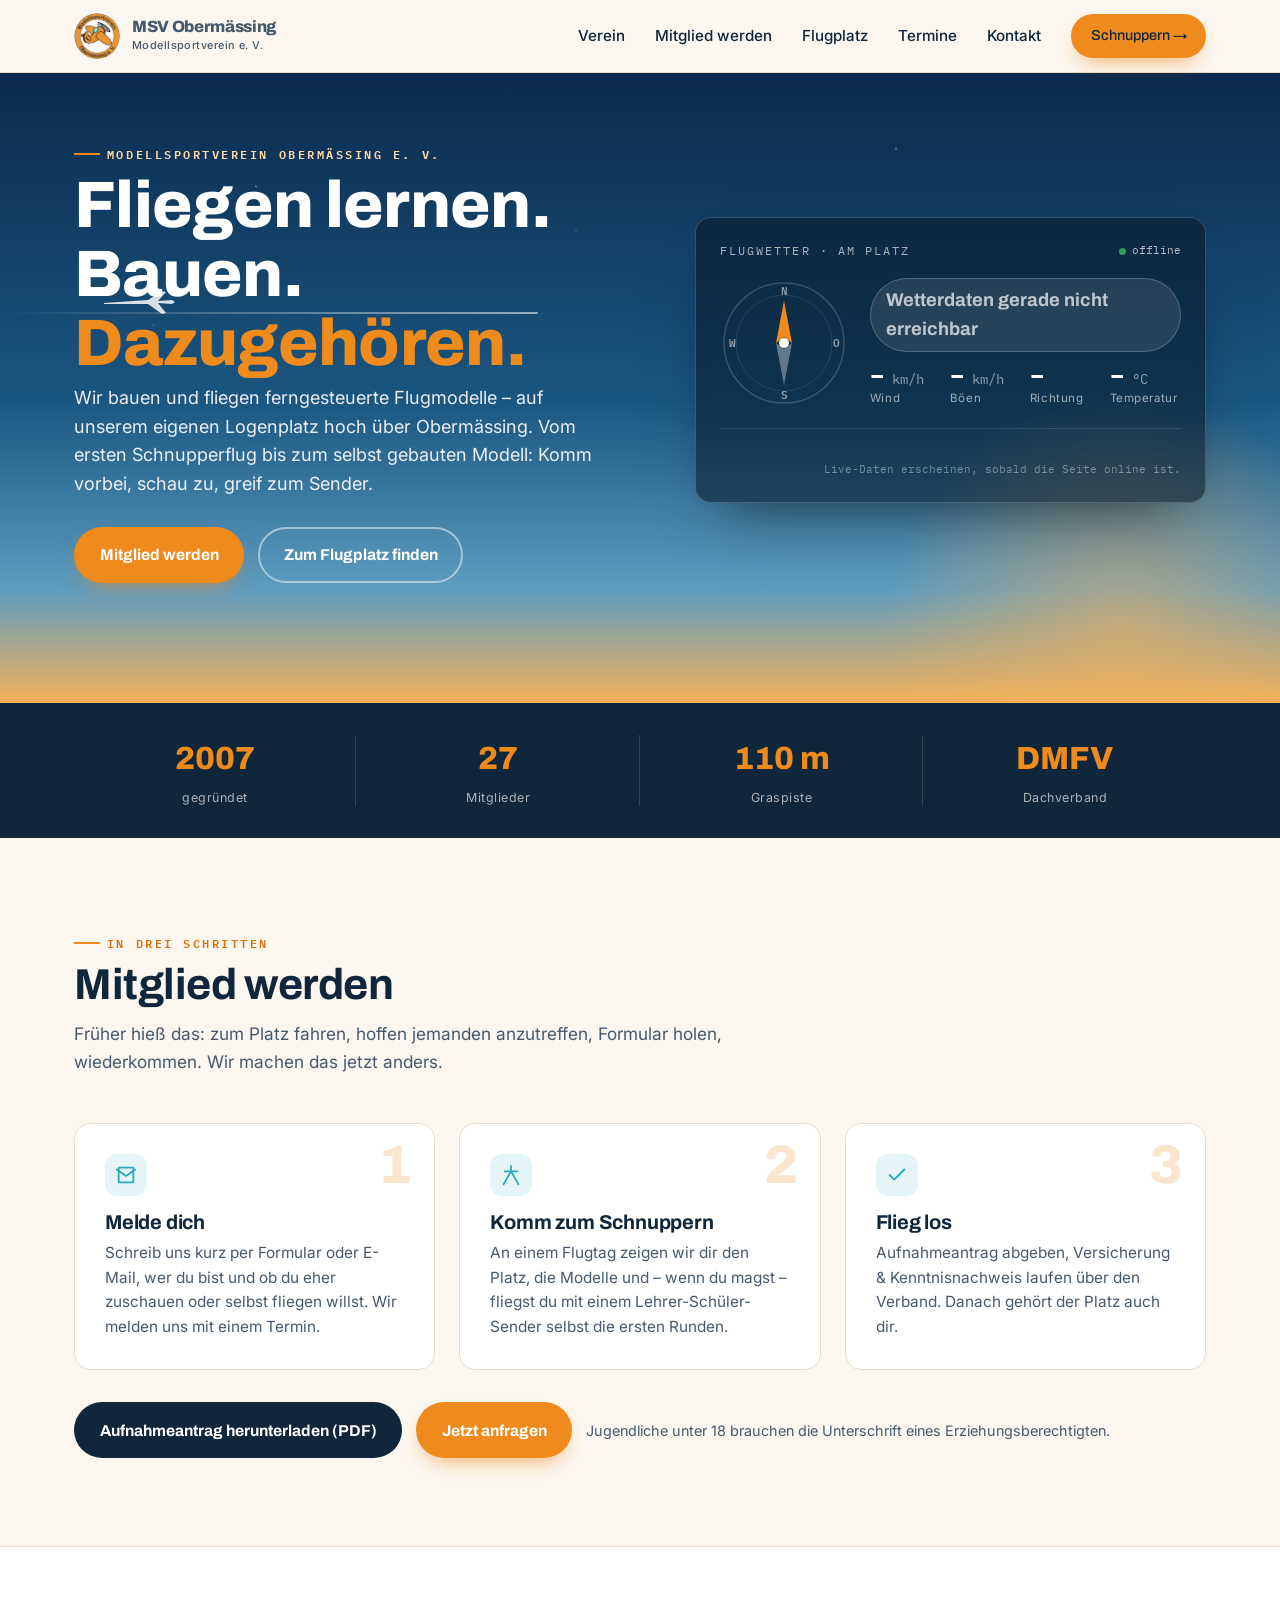
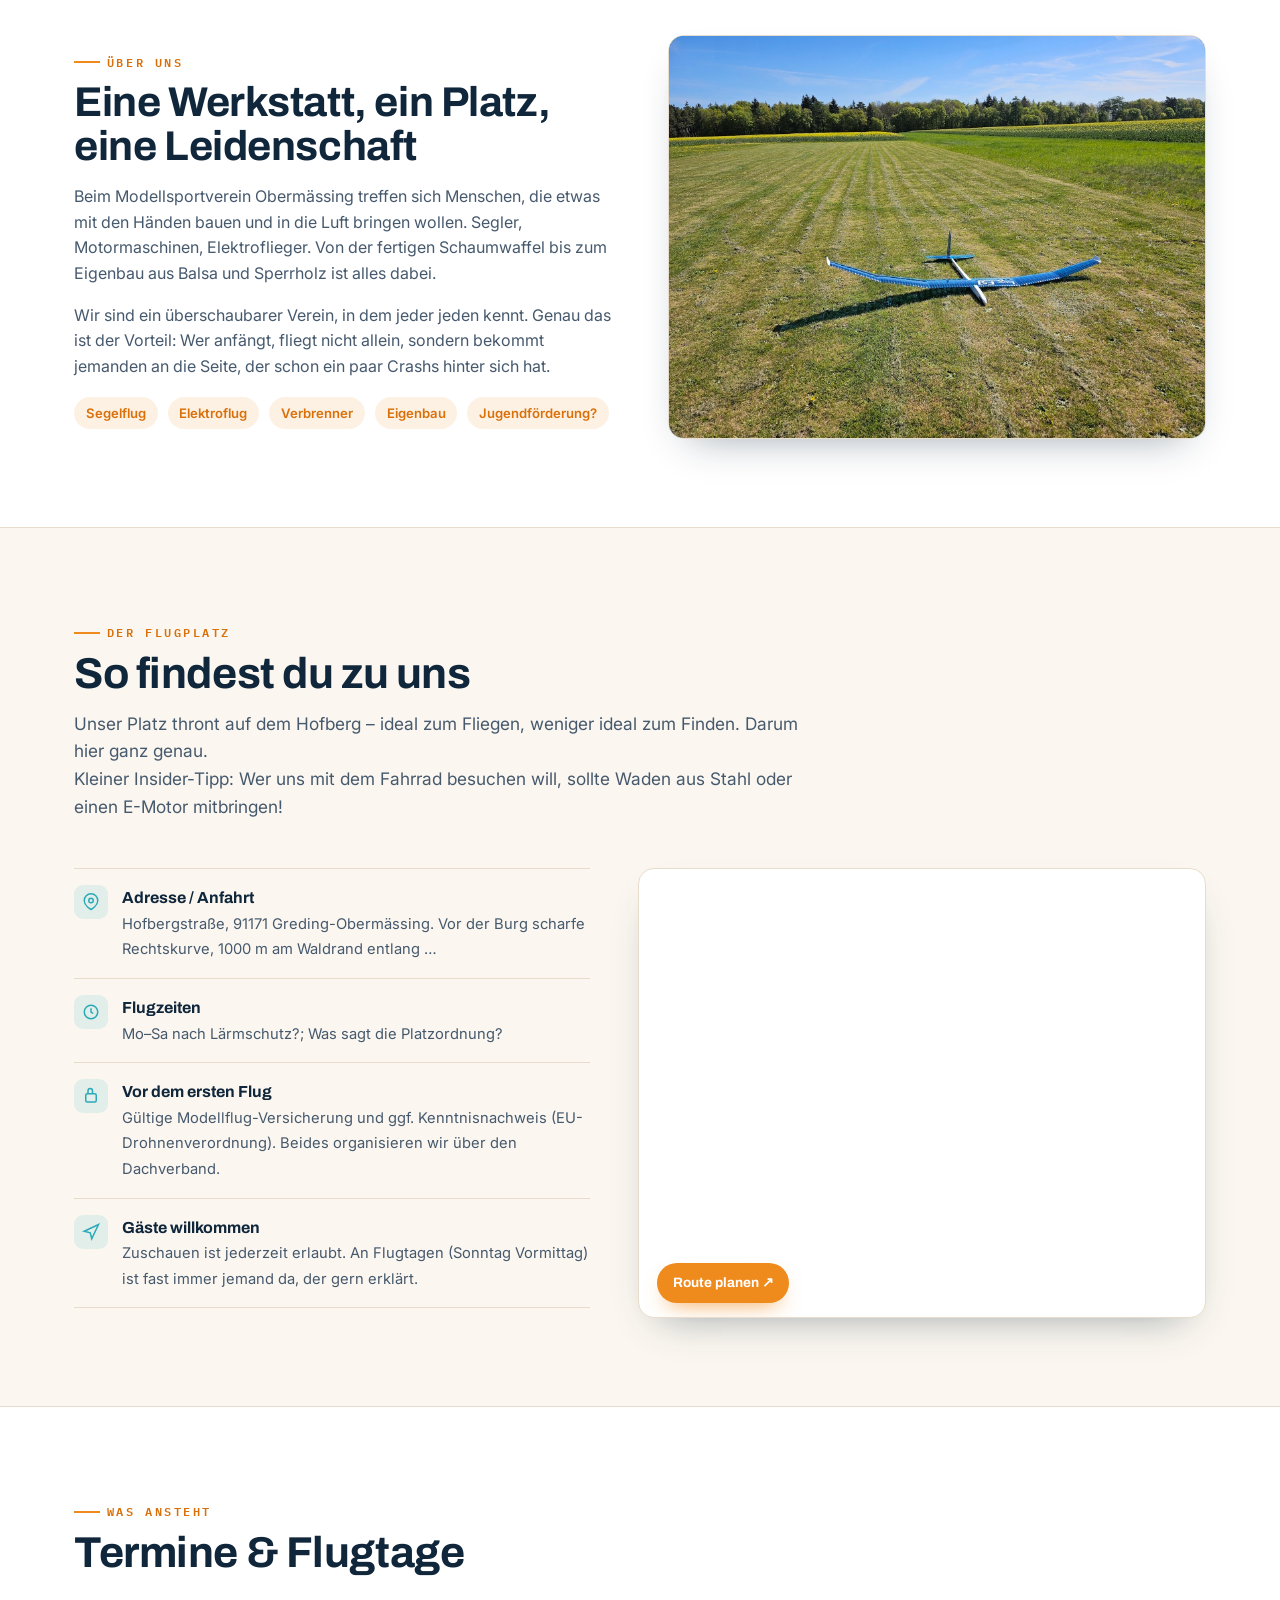
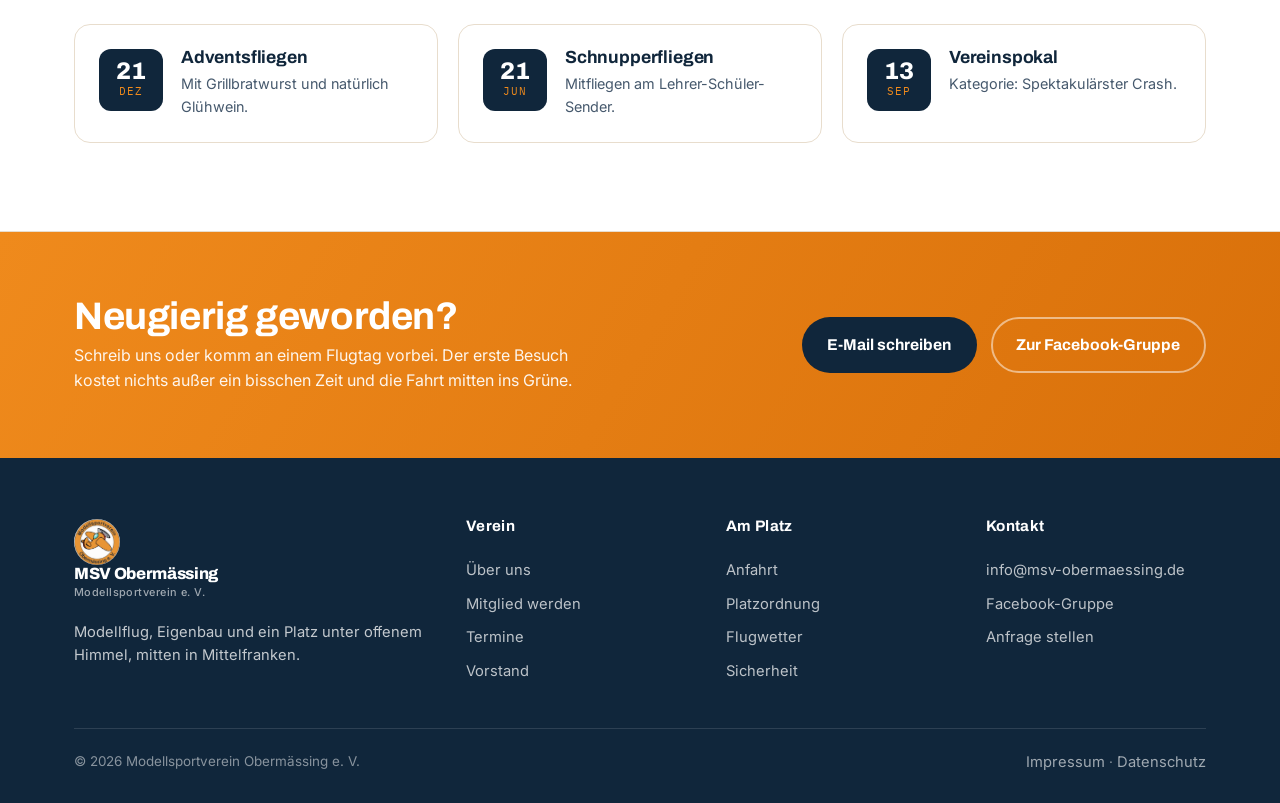
==== index.html @ 45c5dca4 "Add files via upload" ====
<!DOCTYPE html>
<html lang="de">
<head>
<!-- Schützt vor Suchmaschinen -->
<meta name="robots" content="noindex, nofollow">
<!-- -->
<meta charset="UTF-8">
<meta name="viewport" content="width=device-width, initial-scale=1.0">
<title>Modellsportverein Obermässing e. V. – Modellflug zum Anfassen</title>
<meta name="description" content="Der Modellsportverein Obermässing e. V. ist die Heimat für alle, die ferngesteuerte Flugmodelle bauen und fliegen. Eigener Flugplatz, Schnupperfliegen, Mitglied werden leicht gemacht.">

<!-- =================================================================
     SCHRIFTEN
     Display: Archivo (sportlich-technisch) · Text: Inter · Daten: IBM Plex Mono
     ================================================================= -->
<link rel="preconnect" href="https://fonts.googleapis.com">
<link rel="preconnect" href="https://fonts.gstatic.com" crossorigin>
<link href="https://fonts.googleapis.com/css2?family=Archivo:wght@500;600;700;800&family=Inter:wght@400;500;600&family=IBM+Plex+Mono:wght@400;500;600&display=swap" rel="stylesheet">

<style>
/* =================================================================
   FARBEN & TOKENS  (alle aus dem Vereinslogo abgeleitet)
   ================================================================= */
:root{
  --sky-top:#0c2a4d;      /* tiefes Abendblau, oben */
  --sky-mid:#1a5680;
  --sky-low:#5e9cc0;      /* heller Himmel am Horizont */
  --horizon:#f4b15a;      /* warmer Horizontschein */
  --orange:#ef8a1c;       /* Logo-Orange */
  --orange-deep:#d9700a;
  --teal:#2ba9b8;         /* Kanzel-Türkis aus dem Logo */
  --ink:#10263b;          /* fast-Marineblau, Fließtext */
  --ink-soft:#46596d;
  --paper:#fbf7f0;        /* warmes Weiß, Hintergrund */
  --cloud:#ffffff;
  --line:#e8ddcd;         /* Haarlinie */
  --good:#2f9e54;
  --warn:#e0982a;
  --bad:#d6483b;

  --maxw:1180px;
  --r:16px;               /* Eckenradius */
  --shadow:0 18px 40px -22px rgba(16,38,59,.45);
}

*{box-sizing:border-box;margin:0;padding:0}
html{scroll-behavior:smooth}
body{
  font-family:"Inter",system-ui,sans-serif;
  color:var(--ink);
  background:var(--paper);
  line-height:1.6;
  -webkit-font-smoothing:antialiased;
}
h1,h2,h3,.display{font-family:"Archivo",sans-serif;line-height:1.05;letter-spacing:-.01em}
a{color:inherit}
img{max-width:100%;display:block}
.mono{font-family:"IBM Plex Mono",monospace}

.wrap{max-width:var(--maxw);margin-inline:auto;padding-inline:24px}

/* Eyebrow / kleine Label-Zeile über Überschriften */
.eyebrow{
  font-family:"IBM Plex Mono",monospace;
  font-size:.72rem;letter-spacing:.22em;text-transform:uppercase;
  color:var(--orange-deep);font-weight:600;
  display:inline-flex;align-items:center;gap:.6em;
}
.eyebrow::before{content:"";width:26px;height:2px;background:var(--orange);display:inline-block}

/* Buttons */
.btn{
  display:inline-flex;align-items:center;gap:.5em;
  font-family:"Archivo",sans-serif;font-weight:700;font-size:.98rem;
  padding:.85em 1.5em;border-radius:999px;text-decoration:none;
  border:2px solid transparent;cursor:pointer;transition:transform .15s ease, box-shadow .15s ease, background .15s ease;
}
.btn-primary{background:var(--orange);color:#fff;box-shadow:0 10px 22px -10px rgba(239,138,28,.8)}
.btn-primary:hover{background:var(--orange-deep);transform:translateY(-2px)}
.btn-ghost{background:transparent;color:#fff;border-color:rgba(255,255,255,.5)}
.btn-ghost:hover{border-color:#fff;background:rgba(255,255,255,.1)}
.btn-dark{background:var(--ink);color:#fff}
.btn-dark:hover{background:#0a1a29;transform:translateY(-2px)}

/* =================================================================
   KOPFZEILE / NAVIGATION
   ================================================================= */
.site-header{
  position:sticky;top:0;z-index:50;
  background:var(--paper);            /* solide, kein Blur -> keine Kompositions-Artefakte */
  border-bottom:1px solid var(--line);
}
.nav{display:flex;align-items:center;justify-content:space-between;height:72px}
.brand{display:flex;align-items:center;gap:12px;text-decoration:none}
.brand img{width:46px;height:46px;border-radius:50%;object-fit:cover}
.brand .fallback-logo{
  width:46px;height:46px;border-radius:50%;background:var(--orange);
  display:grid;place-items:center;color:#fff;font-family:"Archivo";font-weight:800;font-size:1.1rem;
}
.brand b{font-family:"Archivo";font-weight:800;font-size:1.02rem;letter-spacing:-.02em;line-height:1.05}
.brand span{display:block;font-size:.68rem;color:var(--ink-soft);font-weight:500;letter-spacing:.04em}
.nav-links{display:flex;align-items:center;gap:30px;list-style:none}
.nav-links a{text-decoration:none;font-weight:500;font-size:.95rem;color:var(--ink);transition:color .15s}
.nav-links a:hover{color:var(--orange-deep)}
.nav .btn{padding:.6em 1.2em;font-size:.9rem}
.nav-toggle{display:none;background:none;border:0;cursor:pointer;padding:8px}
.nav-toggle span{display:block;width:24px;height:2px;background:var(--ink);margin:5px 0;transition:.2s}

/* =================================================================
   HERO – der Himmel
   ================================================================= */
.hero{
  position:relative;overflow:hidden;
  background:linear-gradient(180deg,var(--sky-top) 0%,var(--sky-mid) 52%,var(--sky-low) 82%,var(--horizon) 100%);
  color:#fff;
  padding-top:64px;padding-bottom:120px;
}
/* Sonne / warmer Schein unten rechts */
.hero::before{
  content:"";position:absolute;right:-8%;bottom:-30%;width:520px;height:520px;
  background:radial-gradient(circle,rgba(244,177,90,.55),rgba(244,177,90,0) 65%);
  pointer-events:none;
}
/* feine Sterne oben */
.hero::after{
  content:"";position:absolute;inset:0;pointer-events:none;opacity:.5;
  background-image:radial-gradient(1.5px 1.5px at 20% 18%,#fff,transparent),
                   radial-gradient(1.5px 1.5px at 70% 12%,#fff,transparent),
                   radial-gradient(1px 1px at 45% 25%,#fff,transparent),
                   radial-gradient(1px 1px at 88% 30%,#fff,transparent),
                   radial-gradient(1px 1px at 12% 40%,#fff,transparent);
}
.hero .wrap{position:relative;z-index:2;display:grid;grid-template-columns:1.05fr .95fr;gap:56px;align-items:center}

.hero-copy h1{font-size:clamp(2.5rem,5.2vw,4.1rem);font-weight:800;margin:.5rem 0 .3rem}
.hero-copy h1 .accent{color:var(--orange);}
.hero-copy .lead{font-size:1.13rem;color:rgba(255,255,255,.9);max-width:30em;margin-bottom:1.8rem}
.hero-cta{display:flex;gap:14px;flex-wrap:wrap}
.hero .eyebrow{color:#ffd9a8}
.hero .eyebrow::before{background:var(--orange)}

/* kleine Flieger-Silhouette mit Kondensstreifen */
.plane{position:absolute;left:8%;top:34%;z-index:1;opacity:.9}
.contrail{position:absolute;left:0;top:38%;height:2px;width:42%;z-index:0;
  background:linear-gradient(90deg,transparent,rgba(255,255,255,.55));border-radius:2px}

/* =================================================================
   SIGNATURE: FLUGWETTER-COCKPIT
   ================================================================= */
.cockpit{
  background:rgba(8,22,38,.55);
  border:1px solid rgba(255,255,255,.18);
  border-radius:var(--r);
  padding:24px;
  backdrop-filter:blur(8px);
  box-shadow:0 30px 60px -30px rgba(0,0,0,.6);
}
.cockpit-head{display:flex;align-items:center;justify-content:space-between;margin-bottom:18px}
.cockpit-head .ttl{font-family:"IBM Plex Mono";font-size:.72rem;letter-spacing:.18em;text-transform:uppercase;color:rgba(255,255,255,.65)}
.live-dot{display:inline-flex;align-items:center;gap:6px;font-family:"IBM Plex Mono";font-size:.7rem;color:rgba(255,255,255,.7)}
.live-dot i{width:7px;height:7px;border-radius:50%;background:var(--good);box-shadow:0 0 0 0 rgba(47,158,84,.6);animation:pulse 2s infinite}
@keyframes pulse{0%{box-shadow:0 0 0 0 rgba(47,158,84,.6)}70%{box-shadow:0 0 0 8px rgba(47,158,84,0)}100%{box-shadow:0 0 0 0 rgba(47,158,84,0)}}

.gauge{display:grid;grid-template-columns:128px 1fr;gap:22px;align-items:center}
/* Windrose */
.compass{position:relative;width:128px;height:128px}
.compass svg{width:100%;height:100%}
.needle{transform-origin:64px 64px;transition:transform 1.1s cubic-bezier(.2,.8,.2,1)}
.compass .lbl{fill:rgba(255,255,255,.55);font-family:"IBM Plex Mono";font-size:11px;font-weight:600}

.readout .verdict{
  display:inline-flex;align-items:center;gap:.5em;font-family:"Archivo";font-weight:700;font-size:1.15rem;
  padding:.35em .8em;border-radius:999px;margin-bottom:.6rem;
}
.readout .verdict.good{background:rgba(47,158,84,.18);color:#7fe3a3;border:1px solid rgba(47,158,84,.5)}
.readout .verdict.warn{background:rgba(224,152,42,.18);color:#ffce85;border:1px solid rgba(224,152,42,.5)}
.readout .verdict.bad{background:rgba(214,72,59,.18);color:#ff9b91;border:1px solid rgba(214,72,59,.5)}
.readout .verdict.idle{background:rgba(255,255,255,.1);color:rgba(255,255,255,.7);border:1px solid rgba(255,255,255,.2)}

.metrics{display:flex;gap:26px;flex-wrap:wrap}
.metric .v{font-family:"IBM Plex Mono";font-weight:600;font-size:1.5rem;color:#fff;line-height:1}
.metric .v small{font-size:.85rem;color:rgba(255,255,255,.55);font-weight:400}
.metric .k{font-size:.72rem;color:rgba(255,255,255,.6);letter-spacing:.05em;margin-top:3px}

/* Mini-Vorschau nächste Stunden */
.hours{display:flex;gap:10px;margin-top:20px;padding-top:18px;border-top:1px solid rgba(255,255,255,.12)}
.hours .h{flex:1;text-align:center}
.hours .h .bar{height:46px;display:flex;align-items:flex-end;justify-content:center;margin-bottom:6px}
.hours .h .bar i{width:8px;background:linear-gradient(180deg,var(--teal),#1a7a86);border-radius:4px;display:block;transition:height .6s ease}
.hours .h .t{font-family:"IBM Plex Mono";font-size:.66rem;color:rgba(255,255,255,.6)}
.hours .h .s{font-family:"IBM Plex Mono";font-size:.72rem;color:#fff;font-weight:600}
.cockpit-foot{font-family:"IBM Plex Mono";font-size:.66rem;color:rgba(255,255,255,.4);margin-top:14px;text-align:right}

/* =================================================================
   INSTRUMENTEN-STREIFEN (Eckdaten)
   ================================================================= */
.strip{background:var(--ink);color:#fff}
.strip .wrap{display:grid;grid-template-columns:repeat(4,1fr);gap:1px;padding-block:0}
.strip .cell{padding:30px 8px;text-align:center;position:relative}
.strip .cell:not(:last-child)::after{content:"";position:absolute;right:0;top:24%;height:52%;width:1px;background:rgba(255,255,255,.14)}
.strip .v{font-family:"Archivo";font-weight:800;font-size:2rem;color:var(--orange)}
.strip .k{font-size:.78rem;color:rgba(255,255,255,.65);letter-spacing:.04em;margin-top:4px}

/* =================================================================
   ABSCHNITTE allgemein
   ================================================================= */
.section{padding-block:88px}
.section-head{max-width:46em;margin-bottom:48px}
.section-head h2{font-size:clamp(1.9rem,3.6vw,2.7rem);font-weight:700;margin:.6rem 0 .8rem}
.section-head p{color:var(--ink-soft);font-size:1.08rem}

/* MITGLIED WERDEN – 3 Schritte (echte Reihenfolge → Nummern sind gerechtfertigt) */
.steps{display:grid;grid-template-columns:repeat(3,1fr);gap:24px}
.step{background:var(--cloud);border:1px solid var(--line);border-radius:var(--r);padding:30px;position:relative;overflow:hidden}
.step .num{font-family:"Archivo";font-weight:800;font-size:3.4rem;color:var(--orange);opacity:.22;line-height:1;position:absolute;top:14px;right:22px}
.step h3{font-size:1.25rem;margin:0 0 .5rem;position:relative}
.step p{color:var(--ink-soft);font-size:.96rem;position:relative}
.step .icon{width:42px;height:42px;border-radius:12px;background:rgba(43,169,184,.12);display:grid;place-items:center;margin-bottom:16px;color:var(--teal)}
.steps-cta{margin-top:32px;display:flex;gap:14px;flex-wrap:wrap;align-items:center}
.steps-note{color:var(--ink-soft);font-size:.9rem}

/* ÜBER UNS */
.about{display:grid;grid-template-columns:1fr 1fr;gap:56px;align-items:center}
.about .photo{aspect-ratio:4/3;border-radius:var(--r);background:
   linear-gradient(135deg,var(--sky-mid),var(--sky-low));
   display:grid;place-items:center;color:rgba(255,255,255,.85);text-align:center;
   border:1px solid var(--line);overflow:hidden;box-shadow:var(--shadow)}
.about .photo .ph{font-family:"IBM Plex Mono";font-size:.8rem;letter-spacing:.1em;padding:20px}
.about h2{font-size:clamp(1.9rem,3.6vw,2.6rem);margin:.6rem 0 1rem}
.about p{color:var(--ink-soft);margin-bottom:1rem}
.tags{display:flex;gap:10px;flex-wrap:wrap;margin-top:18px}
.tag{font-size:.82rem;font-weight:600;padding:.4em .9em;border-radius:999px;background:rgba(239,138,28,.12);color:var(--orange-deep)}

/* FLUGPLATZ + KARTE */
.field{display:grid;grid-template-columns:1fr 1.1fr;gap:48px;align-items:start}
.field-info .rule{display:flex;gap:14px;padding:16px 0;border-bottom:1px solid var(--line)}
.field-info .rule:first-of-type{border-top:1px solid var(--line)}
.field-info .rule .ic{flex:0 0 auto;width:34px;height:34px;border-radius:9px;background:rgba(43,169,184,.12);display:grid;place-items:center;color:var(--teal)}
.field-info .rule b{display:block;font-family:"Archivo";font-size:1rem}
.field-info .rule span{font-size:.92rem;color:var(--ink-soft)}
.map-card{border-radius:var(--r);overflow:hidden;border:1px solid var(--line);box-shadow:var(--shadow);background:var(--cloud)}
.map-card iframe{width:100%;height:380px;border:0;display:block}
.map-card .map-foot{padding:14px 18px;display:flex;justify-content:space-between;align-items:center;gap:12px;flex-wrap:wrap}
.map-card .map-foot span{font-size:.86rem;color:var(--ink-soft)}

/* TERMINE */
.events{display:grid;grid-template-columns:repeat(3,1fr);gap:20px}
.event{background:var(--cloud);border:1px solid var(--line);border-radius:var(--r);padding:24px;display:flex;gap:18px;align-items:flex-start}
.event .date{flex:0 0 auto;text-align:center;background:var(--ink);color:#fff;border-radius:12px;padding:10px 14px;min-width:64px}
.event .date .d{font-family:"Archivo";font-weight:800;font-size:1.5rem;line-height:1}
.event .date .m{font-family:"IBM Plex Mono";font-size:.7rem;letter-spacing:.1em;text-transform:uppercase;color:var(--orange)}
.event h3{font-size:1.1rem;margin-bottom:.3rem}
.event p{font-size:.9rem;color:var(--ink-soft)}

/* CTA-BAND */
.band{background:linear-gradient(120deg,var(--orange),var(--orange-deep));color:#fff}
.band .wrap{padding-block:64px;display:flex;align-items:center;justify-content:space-between;gap:32px;flex-wrap:wrap}
.band h2{font-size:clamp(1.7rem,3.4vw,2.4rem)}
.band p{color:rgba(255,255,255,.92);max-width:32em;margin-top:.4rem}

/* FUSSZEILE */
.footer{background:var(--ink);color:rgba(255,255,255,.75);padding-block:56px 28px}
.footer .grid{display:grid;grid-template-columns:1.6fr 1fr 1fr 1fr;gap:40px;margin-bottom:40px}
.footer h4{font-family:"Archivo";color:#fff;font-size:.95rem;margin-bottom:16px;letter-spacing:.02em}
.footer a{text-decoration:none;color:rgba(255,255,255,.72);font-size:.92rem;display:block;padding:5px 0;transition:color .15s}
.footer a:hover{color:var(--orange)}
.footer .foot-brand p{font-size:.92rem;margin-top:14px;max-width:26em}
.footer .foot-brand .brand b{color:#fff}
.footer .foot-brand .brand span{color:rgba(255,255,255,.6)}
.footer .legal{border-top:1px solid rgba(255,255,255,.12);padding-top:22px;display:flex;justify-content:space-between;gap:16px;flex-wrap:wrap;font-size:.84rem;color:rgba(255,255,255,.5)}
.footer .legal a{display:inline;color:rgba(255,255,255,.6)}

/* =================================================================
   SCROLL-REVEAL & RESPONSIVE
   ================================================================= */
.reveal{opacity:0;transform:translateY(22px);transition:opacity .7s ease, transform .7s ease}
.reveal.in{opacity:1;transform:none}

/* Deko-Flieger + Kondensstreifen nur dort zeigen, wo Platz ist,
   sonst überlappen sie bei schmalen/erzwungenen Desktop-Ansichten den Titel */
@media (max-width:1080px){
  .plane,.contrail{display:none}
}
@media (max-width:920px){
  .hero .wrap{grid-template-columns:1fr;gap:40px}
  .about,.field{grid-template-columns:1fr;gap:32px}
  .strip .wrap{grid-template-columns:repeat(2,1fr)}
  .strip .cell:nth-child(2)::after{display:none}
  .steps,.events{grid-template-columns:1fr}
  .footer .grid{grid-template-columns:1fr 1fr}
}
@media (max-width:680px){
  /* Kopfzeile auf dem Handy deckend -> kein Durchscheinen/Ghosting mehr */
  .nav-links{
    position:fixed;top:72px;left:0;right:0;
    background:var(--paper);
    flex-direction:column;gap:0;align-items:stretch;
    padding:8px 24px 24px;
    border-top:1px solid var(--line);
    max-height:calc(100dvh - 72px);overflow-y:auto;
    /* kein transform -> keine Kompositions-Ebene -> saubere Linien */
    opacity:0;visibility:hidden;pointer-events:none;
    transition:opacity .2s ease, visibility .2s ease}
  .nav-links.open{opacity:1;visibility:visible;pointer-events:auto}
  .nav-links a{padding:14px 0;border-bottom:1px solid var(--line)}
  .nav-links .btn{margin-top:12px;justify-content:center}
  .nav-toggle{display:block}
  .hero{padding-bottom:80px}
  .gauge{grid-template-columns:1fr;justify-items:center;text-align:center}
  .metrics{justify-content:center}
  .footer .grid{grid-template-columns:1fr}
}
@media (prefers-reduced-motion:reduce){
  *{animation:none!important;transition:none!important;scroll-behavior:auto!important}
  .reveal{opacity:1;transform:none}
}
:focus-visible{outline:3px solid var(--teal);outline-offset:2px;border-radius:4px}
</style>
</head>
<body>

<!-- ============================ HEADER ============================ -->
<header class="site-header">
  <div class="wrap nav">
    <a class="brand" href="#top" aria-label="Modellsportverein Obermässing – Startseite">
      <img src="logo.jpg" alt="Vereinslogo" onerror="this.replaceWith(Object.assign(document.createElement('div'),{className:'fallback-logo',textContent:'MSV'}))">
      <span><b>MSV Obermässing</b><span>Modellsportverein e.&nbsp;V.</span></span>
    </a>
    <nav>
      <ul class="nav-links" id="navlinks">
        <li><a href="#verein">Verein</a></li>
        <li><a href="#mitglied">Mitglied werden</a></li>
        <li><a href="#flugplatz">Flugplatz</a></li>
        <li><a href="#termine">Termine</a></li>
        <li><a href="#kontakt">Kontakt</a></li>
        <li><a class="btn btn-primary" href="#mitglied">Schnuppern&nbsp;→</a></li>
      </ul>
    </nav>
    <button class="nav-toggle" id="navtoggle" aria-label="Menü öffnen" aria-expanded="false">
      <span></span><span></span><span></span>
    </button>
  </div>
</header>

<!-- ============================= HERO ============================= -->
<main id="top">
<section class="hero">
  <!-- Kondensstreifen + Flieger-Silhouette -->
  <div class="contrail" aria-hidden="true"></div>
  <svg class="plane" width="74" height="30" viewBox="0 0 74 30" aria-hidden="true">
    <path d="M2 16 L46 13 L60 4 L64 5 L56 14 L70 13 L73 15 L70 17 L56 16 L64 26 L60 27 L46 17 L2 17 Z" fill="#ffffff" opacity=".92"/>
  </svg>

  <div class="wrap">
    <div class="hero-copy reveal">
      <span class="eyebrow">Modellsportverein Obermässing&nbsp;e.&nbsp;V.</span>
      <h1>Fliegen lernen.<br>Bauen.<br><span class="accent">Dazugehören.</span></h1>
      <p class="lead">Wir bauen und fliegen ferngesteuerte Flugmodelle – auf unserem eigenen Logenplatz hoch über Obermässing. Vom ersten Schnupperflug bis zum selbst gebauten Modell: Komm vorbei, schau zu, greif zum Sender.</p>
      <div class="hero-cta">
        <a class="btn btn-primary" href="#mitglied">Mitglied werden</a>
        <a class="btn btn-ghost" href="#flugplatz">Zum Flugplatz finden</a>
      </div>
    </div>

    <!-- ======= SIGNATURE: LIVE-FLUGWETTER ======= -->
    <div class="cockpit reveal" id="flugwetter" role="region" aria-label="Aktuelles Flugwetter am Platz">
      <div class="cockpit-head">
        <div class="ttl">Flugwetter · am Platz</div>
        <div class="live-dot"><i></i><span id="live-state">live</span></div>
      </div>

      <div class="gauge">
        <!-- Windrose -->
        <div class="compass" aria-hidden="true">
          <svg viewBox="0 0 128 128">
            <circle cx="64" cy="64" r="60" fill="none" stroke="rgba(255,255,255,.18)" stroke-width="1.5"/>
            <circle cx="64" cy="64" r="48" fill="none" stroke="rgba(255,255,255,.10)" stroke-width="1"/>
            <text class="lbl" x="64" y="16" text-anchor="middle">N</text>
            <text class="lbl" x="116" y="68" text-anchor="middle">O</text>
            <text class="lbl" x="64" y="120" text-anchor="middle">S</text>
            <text class="lbl" x="12" y="68" text-anchor="middle">W</text>
            <g class="needle" id="needle">
              <path d="M64 22 L72 64 L64 58 L56 64 Z" fill="var(--orange)"/>
              <path d="M64 106 L72 64 L64 70 L56 64 Z" fill="rgba(255,255,255,.35)"/>
            </g>
            <circle cx="64" cy="64" r="5" fill="#fff"/>
          </svg>
        </div>

        <div class="readout">
          <span class="verdict idle" id="verdict">Lade Wetterdaten …</span>
          <div class="metrics">
            <div class="metric"><div class="v" id="wind">–<small> km/h</small></div><div class="k">Wind</div></div>
            <div class="metric"><div class="v" id="gust">–<small> km/h</small></div><div class="k">Böen</div></div>
            <div class="metric"><div class="v" id="dir">–</div><div class="k">Richtung</div></div>
            <div class="metric"><div class="v" id="temp">–<small> °C</small></div><div class="k">Temperatur</div></div>
          </div>
        </div>
      </div>

      <!-- nächste Stunden -->
      <div class="hours" id="hours" aria-hidden="true"></div>
      <div class="cockpit-foot" id="wx-foot">Quelle: Open-Meteo</div>
    </div>
  </div>
</section>

<!-- ===================== ECKDATEN-STREIFEN ===================== -->
<section class="strip" aria-label="Verein in Zahlen">
  <div class="wrap">
    <div class="cell"><div class="v">2007</div><div class="k">gegründet</div></div>
    <div class="cell"><div class="v">27</div><div class="k">Mitglieder</div></div>
    <div class="cell"><div class="v">110&nbsp;m</div><div class="k">Graspiste</div></div>
    <div class="cell"><div class="v">DMFV</div><div class="k">Dachverband</div></div>
  </div>
</section>

<!-- ===================== MITGLIED WERDEN ===================== -->
<section class="section" id="mitglied">
  <div class="wrap">
    <div class="section-head reveal">
      <span class="eyebrow">In drei Schritten</span>
      <h2>Mitglied werden</h2>
      <p>Früher hieß das: zum Platz fahren, hoffen jemanden anzutreffen, Formular holen, wiederkommen. Wir machen das jetzt anders.</p>
    </div>

    <div class="steps">
      <div class="step reveal">
        <span class="num">1</span>
        <div class="icon" aria-hidden="true">
          <svg width="22" height="22" viewBox="0 0 24 24" fill="none" stroke="currentColor" stroke-width="2" stroke-linecap="round" stroke-linejoin="round"><path d="M4 4h16v16H4z"/><path d="m22 6-10 7L2 6"/></svg>
        </div>
        <h3>Melde dich</h3>
        <p>Schreib uns kurz per Formular oder E-Mail, wer du bist und ob du eher zuschauen oder selbst fliegen willst. Wir melden uns mit einem Termin.</p>
      </div>
      <div class="step reveal">
        <span class="num">2</span>
        <div class="icon" aria-hidden="true">
          <svg width="22" height="22" viewBox="0 0 24 24" fill="none" stroke="currentColor" stroke-width="2" stroke-linecap="round" stroke-linejoin="round"><path d="M12 2v6"/><path d="M5 8l14 0"/><path d="M4 22l8-14 8 14"/></svg>
        </div>
        <h3>Komm zum Schnuppern</h3>
        <p>An einem Flugtag zeigen wir dir den Platz, die Modelle und – wenn du magst – fliegst du mit einem Lehrer-Schüler-Sender selbst die ersten Runden.</p>
      </div>
      <div class="step reveal">
        <span class="num">3</span>
        <div class="icon" aria-hidden="true">
          <svg width="22" height="22" viewBox="0 0 24 24" fill="none" stroke="currentColor" stroke-width="2" stroke-linecap="round" stroke-linejoin="round"><path d="M20 6 9 17l-5-5"/></svg>
        </div>
        <h3>Flieg los</h3>
        <p>Aufnahmeantrag abgeben, Versicherung & Kenntnisnachweis laufen über den Verband. Danach gehört der Platz auch dir.</p>
      </div>
    </div>

    <div class="steps-cta reveal">
      <a class="btn btn-dark" href="#" data-placeholder>Aufnahmeantrag herunterladen (PDF)</a>
      <a class="btn btn-primary" href="#kontakt">Jetzt anfragen</a>
      <span class="steps-note">Jugendliche unter 18 brauchen die Unterschrift eines Erziehungsberechtigten.</span>
    </div>
  </div>
</section>

<!-- ===================== ÜBER DEN VEREIN ===================== -->
<section class="section" id="verein" style="background:#fff;border-block:1px solid var(--line)">
  <div class="wrap about">
    <div class="reveal">
      <span class="eyebrow">Über uns</span>
      <h2>Eine Werkstatt, ein Platz, eine Leidenschaft</h2>
      <p>Beim Modellsportverein Obermässing treffen sich Menschen, die etwas mit den Händen bauen und in die Luft bringen wollen. Segler, Motormaschinen, Elektroflieger. Von der fertigen Schaumwaffel bis zum Eigenbau aus Balsa und Sperrholz ist alles dabei.</p>
      <p>Wir sind ein überschaubarer Verein, in dem jeder jeden kennt. Genau das ist der Vorteil: Wer anfängt, fliegt nicht allein, sondern bekommt jemanden an die Seite, der schon ein paar Crashs hinter sich hat.</p>
      <div class="tags">
        <span class="tag">Segelflug</span>
        <span class="tag">Elektroflug</span>
        <span class="tag">Verbrenner</span>
        <span class="tag">Eigenbau</span>
        <span class="tag">Jugendförderung?</span>
      </div>
    </div>
    <div class="photo reveal">
	  <img src="platz.jpg" alt="Ein winderschönes Modellflugzeug am Hofberg" loading="lazy" style="max-width: 100%; height: auto; border-radius: 8px;">
    </div>
  </div>
</section>

<!-- ===================== FLUGPLATZ + KARTE ===================== -->
<section class="section" id="flugplatz">
  <div class="wrap">
    <div class="section-head reveal">
      <span class="eyebrow">Der Flugplatz</span>
      <h2>So findest du zu uns</h2>
      <p>Unser Platz thront auf dem Hofberg – ideal zum Fliegen, weniger ideal zum Finden. Darum hier ganz genau.</p>
      <p>Kleiner Insider-Tipp: Wer uns mit dem Fahrrad besuchen will, sollte Waden aus Stahl oder einen E-Motor mitbringen!</p>
    </div>

    <div class="field">
      <div class="field-info reveal">
        <div class="rule">
          <span class="ic" aria-hidden="true"><svg width="18" height="18" viewBox="0 0 24 24" fill="none" stroke="currentColor" stroke-width="2"><path d="M21 10c0 7-9 12-9 12s-9-5-9-12a9 9 0 0 1 18 0Z"/><circle cx="12" cy="10" r="3"/></svg></span>
          <div><b>Adresse / Anfahrt</b><span>Hofbergstraße, 91171 Greding-Obermässing. Vor der Burg scharfe Rechtskurve, 1000&nbsp;m am Waldrand entlang &#8230</span></div>
        </div>
        <div class="rule">
          <span class="ic" aria-hidden="true"><svg width="18" height="18" viewBox="0 0 24 24" fill="none" stroke="currentColor" stroke-width="2"><circle cx="12" cy="12" r="9"/><path d="M12 7v5l3 2"/></svg></span>
          <div><b>Flugzeiten</b><span>Mo–Sa nach Lärmschutz?; Was sagt die Platzordnung?</span></div>
        </div>
        <div class="rule">
          <span class="ic" aria-hidden="true"><svg width="18" height="18" viewBox="0 0 24 24" fill="none" stroke="currentColor" stroke-width="2"><path d="M14 9V5a3 3 0 0 0-6 0v4"/><rect x="5" y="9" width="14" height="11" rx="2"/></svg></span>
          <div><b>Vor dem ersten Flug</b><span>Gültige Modellflug-Versicherung und ggf. Kenntnisnachweis (EU-Drohnenverordnung). Beides organisieren wir über den Dachverband.</span></div>
        </div>
        <div class="rule">
          <span class="ic" aria-hidden="true"><svg width="18" height="18" viewBox="0 0 24 24" fill="none" stroke="currentColor" stroke-width="2"><path d="M3 11l19-9-9 19-2-8-8-2Z"/></svg></span>
          <div><b>Gäste willkommen</b><span>Zuschauen ist jederzeit erlaubt. An Flugtagen (Sonntag Vormittag) ist fast immer jemand da, der gern erklärt.</span></div>
        </div>
      </div>

      <div class="map-card reveal">
        <!-- OpenStreetMap-Einbettung: datenschutzfreundlich, kein API-Key. -->
        <iframe
          title="Karte: Flugplatz Obermässing"
          loading="lazy"
          src="https://www.openstreetmap.org/export/embed.html?bbox=11.254248619079592%2C49.112927908599254%2C11.325917243957521%2C49.13741730707913&amp;layer=mapnik&amp;marker=49.12517411964987%2C11.290082931518555">
        </iframe>
        <div class="map-foot">
          <a class="btn btn-primary" style="padding:.5em 1em;font-size:.85rem"
             href="https://www.openstreetmap.org/?mlat=49.1249064&mlon=11.2895809#map=15/49.1249064/11.2895809"
             target="_blank" rel="noopener">Route planen ↗</a>
        </div>
      </div>
    </div>
  </div>
</section>

<!-- ===================== TERMINE ===================== -->
<section class="section" id="termine" style="background:#fff;border-block:1px solid var(--line)">
  <div class="wrap">
    <div class="section-head reveal">
      <span class="eyebrow">Was ansteht</span>
      <h2>Termine &amp; Flugtage</h2>
      <!-- <p>Komm einfach vorbei – an diesen Tagen ist garantiert Betrieb am Platz.</p> -->
    </div>
    <div class="events">
      <div class="event reveal">
        <div class="date"><div class="d">21</div><div class="m">Dez</div></div>
        <div><h3>Adventsfliegen</h3><p>Mit Grillbratwurst und natürlich Glühwein.</p></div>
      </div>
      <div class="event reveal">
        <div class="date"><div class="d">21</div><div class="m">Jun</div></div>
        <div><h3>Schnupperfliegen</h3><p>Mitfliegen am Lehrer-Schüler-Sender.</p></div>
      </div>
      <div class="event reveal">
        <div class="date"><div class="d">13</div><div class="m">Sep</div></div>
        <div><h3>Vereinspokal</h3><p>Kategorie: Spektakulärster Crash.</p></div>
      </div>
    </div>
  </div>
</section>

<!-- ===================== CTA-BAND ===================== -->
<section class="band" id="kontakt">
  <div class="wrap">
    <div class="reveal">
      <h2>Neugierig geworden?</h2>
      <p>Schreib uns oder komm an einem Flugtag vorbei. Der erste Besuch kostet nichts außer ein bisschen Zeit und die Fahrt mitten ins Grüne.</p>
    </div>
    <div class="reveal" style="display:flex;gap:14px;flex-wrap:wrap">
      <a class="btn btn-dark" href="mailto:info@msv-obermaessing.de">E-Mail schreiben</a>
      <a class="btn btn-ghost" href="#" data-placeholder>Zur Facebook-Gruppe</a>
    </div>
  </div>
</section>
</main>

<!-- ===================== FUSSZEILE ===================== -->
<footer class="footer">
  <div class="wrap">
    <div class="grid">
      <div class="foot-brand">
        <a class="brand" href="#top">
          <img src="logo.jpg" alt="" onerror="this.replaceWith(Object.assign(document.createElement('div'),{className:'fallback-logo',textContent:'MSV'}))">
          <span><b>MSV Obermässing</b><span>Modellsportverein e.&nbsp;V.</span></span>
        </a>
        <p>Modellflug, Eigenbau und ein Platz unter offenem Himmel, mitten in Mittelfranken.</p>
      </div>
      <div>
        <h4>Verein</h4>
        <a href="#verein">Über uns</a>
        <a href="#mitglied">Mitglied werden</a>
        <a href="#termine">Termine</a>
        <a href="#" data-placeholder>Vorstand</a>
      </div>
      <div>
        <h4>Am Platz</h4>
        <a href="#flugplatz">Anfahrt</a>
        <a href="#" data-placeholder>Platzordnung</a>
        <a href="#flugwetter">Flugwetter</a>
        <a href="#" data-placeholder>Sicherheit</a>
      </div>
      <div>
        <h4>Kontakt</h4>
        <a href="mailto:info@msv-obermaessing.de">info@msv-obermaessing.de</a>
        <a href="#" data-placeholder>Facebook-Gruppe</a>
        <a href="#kontakt">Anfrage stellen</a>
      </div>
    </div>
    <div class="legal">
      <span>© <span id="year"></span> Modellsportverein Obermässing e.&nbsp;V.</span>
      <span>
        <a href="#" data-placeholder>Impressum</a> ·
        <a href="#" data-placeholder>Datenschutz</a>
      </span>
    </div>
  </div>
</footer>

<script>
/* =================================================================
   1) FLUGPLATZ-KOORDINATEN  ←  HIER DEN ECHTEN PLATZ EINTRAGEN
   ================================================================= */
const FELD = { lat: 49.1249064, lon: 11.2895809 };   // Obermässing (Näherung)

/* Schwellenwerte für die Flug-Ampel – bei Bedarf anpassen (km/h, Böen).
   Kleine Schaum-/Segelmodelle vertragen weniger als große Maschinen. */
const AMPEL = { gut: 18, grenz: 30 };

/* =================================================================
   2) LIVE-FLUGWETTER von Open-Meteo (kostenlos, ohne API-Key)
   ================================================================= */
function gradZuRichtung(d){
  const r=["N","NO","O","SO","S","SW","W","NW"];
  return r[Math.round(d/45)%8];
}

async function ladeFlugwetter(){
  const url = `https://api.open-meteo.com/v1/forecast`
    + `?latitude=${FELD.lat}&longitude=${FELD.lon}`
    + `&current=temperature_2m,wind_speed_10m,wind_gusts_10m,wind_direction_10m,weather_code`
    + `&hourly=wind_speed_10m,wind_gusts_10m`
    + `&wind_speed_unit=kmh&timezone=auto&forecast_days=2`;
  try{
    const r = await fetch(url);
    if(!r.ok) throw new Error("HTTP "+r.status);
    const d = await r.json();
    const c = d.current;
    const wind = Math.round(c.wind_speed_10m);
    const gust = Math.round(c.wind_gusts_10m);
    const dir  = Math.round(c.wind_direction_10m);
    const temp = Math.round(c.temperature_2m);

    // Werte setzen
    document.getElementById("wind").innerHTML = wind + '<small> km/h</small>';
    document.getElementById("gust").innerHTML = gust + '<small> km/h</small>';
    document.getElementById("dir").textContent  = gradZuRichtung(dir) + " " + dir + "°";
    document.getElementById("temp").innerHTML = temp + '<small> °C</small>';

    // Windrose drehen (Pfeil zeigt, woher der Wind kommt)
    document.getElementById("needle").style.transform = `rotate(${dir}deg)`;

    // Ampel
    const v = document.getElementById("verdict");
    v.classList.remove("idle","good","warn","bad");
    if(gust <= AMPEL.gut){ v.className="verdict good"; v.textContent="Flugtauglich"; }
    else if(gust <= AMPEL.grenz){ v.className="verdict warn"; v.textContent="Grenzwertig – für Geübte"; }
    else { v.className="verdict bad"; v.textContent="Heute lieber Hangar"; }

    // nächste Stunden (ab jetzt, 6 Schritte)
    const now = new Date();
    const hrs = d.hourly.time;
    let start = hrs.findIndex(t => new Date(t) >= now);
    if(start < 0) start = 0;
    const box = document.getElementById("hours");
    const STEP = 2;       // 2-Stunden-Schritte (für grobe Tagesplanung)
    const BALKEN = 6;     // immer 6 Balken anzeigen
    const slice = [];
    for(let k=0; k<BALKEN; k++){
      const i = start + k*STEP;
      if(i < hrs.length) slice.push(i);
    }
    const maxG = Math.max(...slice.map(i=>d.hourly.wind_gusts_10m[i]),1);
    box.innerHTML = slice.map(i=>{
      const g = Math.round(d.hourly.wind_gusts_10m[i]);
      const h = new Date(hrs[i]).getHours();
      const ph = Math.max(8, Math.round(g/maxG*46));
      return `<div class="h"><div class="bar"><i style="height:${ph}px"></i></div>`
           + `<div class="s">${g}</div><div class="t">${String(h).padStart(2,"0")}h</div></div>`;
    }).join("");

    document.getElementById("live-state").textContent = "live";
    document.getElementById("wx-foot").textContent =
      "Böen in km/h · Quelle: Open-Meteo · " + new Date().toLocaleTimeString("de-DE",{hour:"2-digit",minute:"2-digit"});
  }catch(err){
    // Sanfter Rückfall, falls keine Verbindung (z.B. in der Vorschau)
    const v = document.getElementById("verdict");
    v.className = "verdict idle";
    v.textContent = "Wetterdaten gerade nicht erreichbar";
    document.getElementById("live-state").textContent = "offline";
    document.getElementById("wx-foot").textContent = "Live-Daten erscheinen, sobald die Seite online ist.";
  }
}
ladeFlugwetter();

/* =================================================================
   3) Mobiles Menü
   ================================================================= */
const toggle = document.getElementById("navtoggle");
const links  = document.getElementById("navlinks");
toggle.addEventListener("click", ()=>{
  const open = links.classList.toggle("open");
  toggle.setAttribute("aria-expanded", open);
});
links.querySelectorAll("a").forEach(a=>a.addEventListener("click",()=>links.classList.remove("open")));

/* =================================================================
   4) Scroll-Reveal
   ================================================================= */
const io = new IntersectionObserver((entries)=>{
  entries.forEach(e=>{ if(e.isIntersecting){ e.target.classList.add("in"); io.unobserve(e.target); } });
},{threshold:.12});
document.querySelectorAll(".reveal").forEach(el=>io.observe(el));

/* Jahr in der Fußzeile */
document.getElementById("year").textContent = new Date().getFullYear();

/* Platzhalter-Links abfangen, damit nichts ins Leere klickt */
document.querySelectorAll('[data-placeholder]').forEach(a=>{
  a.addEventListener("click",e=>{ e.preventDefault();
    a.dataset.note || (a.dataset.note="1");
  });
});
</script>
</body>
</html>
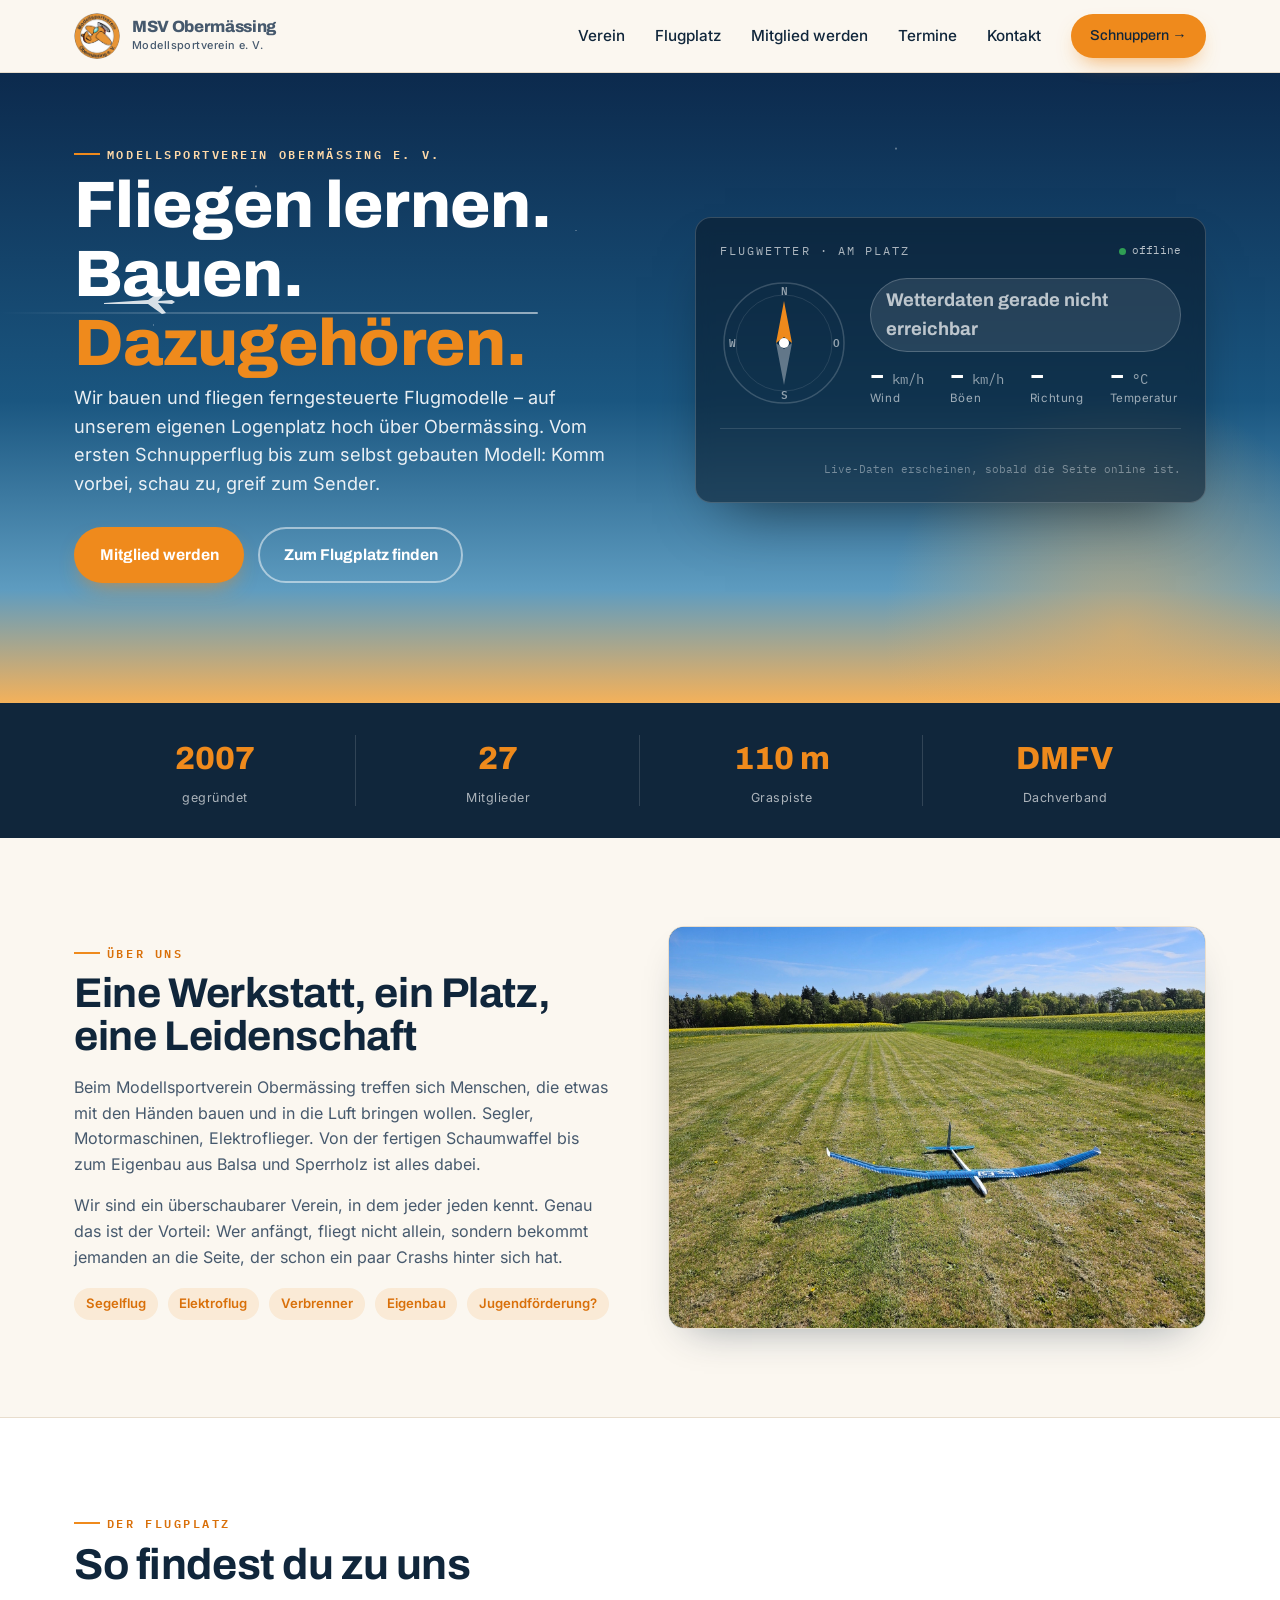
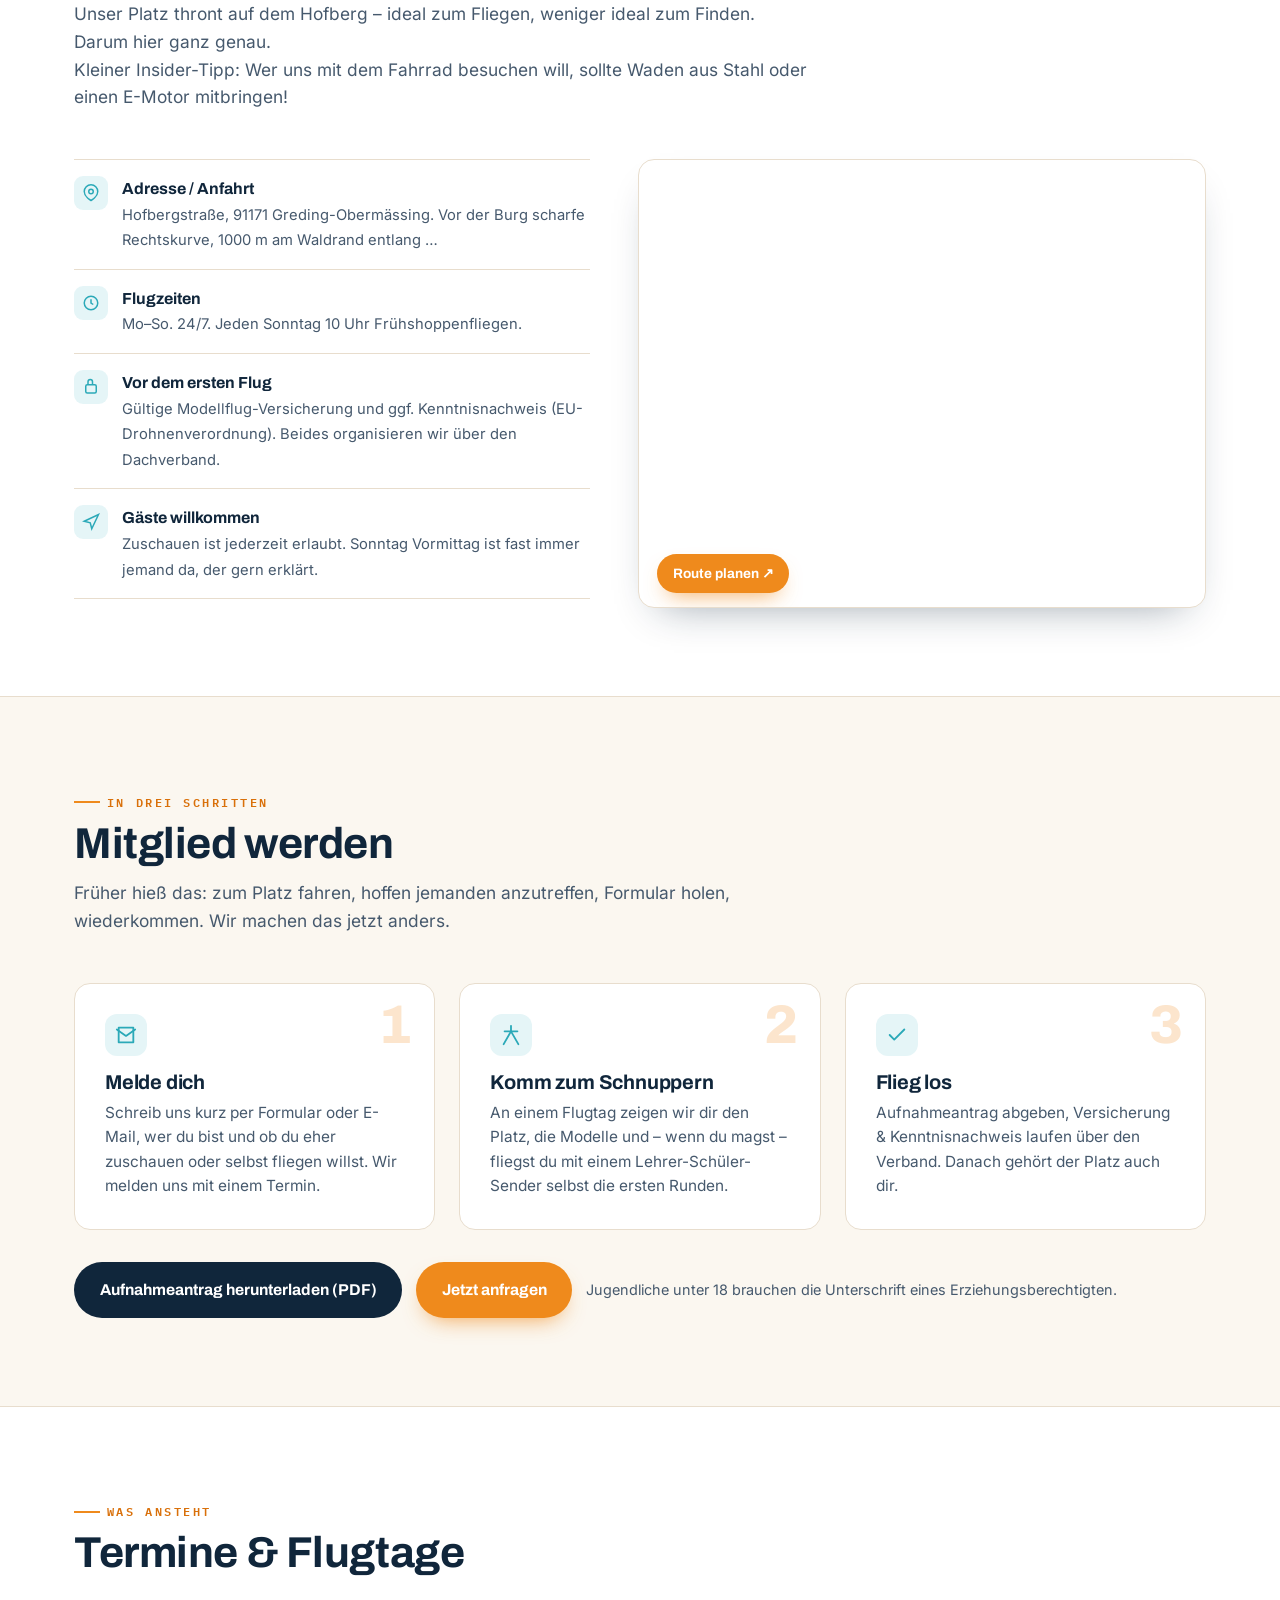
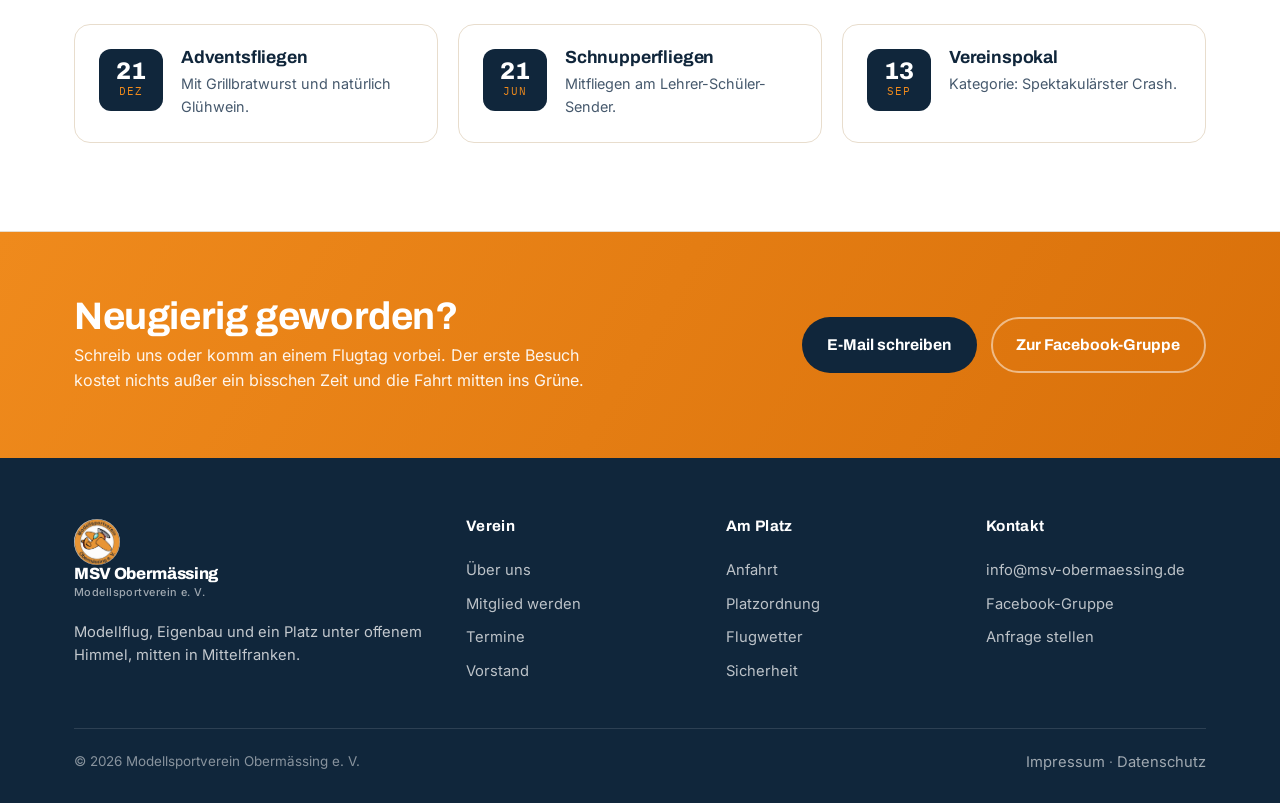
==== commit 7d69ea42: "Add files via upload" ====
--- a/index.html
+++ b/index.html
@@ -13,9 +13,7 @@
      SCHRIFTEN
      Display: Archivo (sportlich-technisch) · Text: Inter · Daten: IBM Plex Mono
      ================================================================= -->
-<link rel="preconnect" href="https://fonts.googleapis.com">
-<link rel="preconnect" href="https://fonts.gstatic.com" crossorigin>
-<link href="https://fonts.googleapis.com/css2?family=Archivo:wght@500;600;700;800&family=Inter:wght@400;500;600&family=IBM+Plex+Mono:wght@400;500;600&display=swap" rel="stylesheet">
+<link rel="stylesheet" href="fonts.css">
 
 <style>
 /* =================================================================
@@ -302,7 +300,7 @@
     opacity:0;visibility:hidden;pointer-events:none;
     transition:opacity .2s ease, visibility .2s ease}
   .nav-links.open{opacity:1;visibility:visible;pointer-events:auto}
-  .nav-links a{padding:14px 0;border-bottom:1px solid var(--line)}
+  .nav-links a{padding:14px 0}
   .nav-links .btn{margin-top:12px;justify-content:center}
   .nav-toggle{display:block}
   .hero{padding-bottom:80px}
@@ -329,10 +327,10 @@
     <nav>
       <ul class="nav-links" id="navlinks">
         <li><a href="#verein">Verein</a></li>
-        <li><a href="#mitglied">Mitglied werden</a></li>
         <li><a href="#flugplatz">Flugplatz</a></li>
+        <li><a href="index.html#mitglied">Mitglied werden</a></li>
         <li><a href="#termine">Termine</a></li>
-        <li><a href="#kontakt">Kontakt</a></li>
+        <li><a href="kontakt.html">Kontakt</a></li>
         <li><a class="btn btn-primary" href="#mitglied">Schnuppern&nbsp;→</a></li>
       </ul>
     </nav>
@@ -415,52 +413,8 @@
   </div>
 </section>
 
-<!-- ===================== MITGLIED WERDEN ===================== -->
-<section class="section" id="mitglied">
-  <div class="wrap">
-    <div class="section-head reveal">
-      <span class="eyebrow">In drei Schritten</span>
-      <h2>Mitglied werden</h2>
-      <p>Früher hieß das: zum Platz fahren, hoffen jemanden anzutreffen, Formular holen, wiederkommen. Wir machen das jetzt anders.</p>
-    </div>
-
-    <div class="steps">
-      <div class="step reveal">
-        <span class="num">1</span>
-        <div class="icon" aria-hidden="true">
-          <svg width="22" height="22" viewBox="0 0 24 24" fill="none" stroke="currentColor" stroke-width="2" stroke-linecap="round" stroke-linejoin="round"><path d="M4 4h16v16H4z"/><path d="m22 6-10 7L2 6"/></svg>
-        </div>
-        <h3>Melde dich</h3>
-        <p>Schreib uns kurz per Formular oder E-Mail, wer du bist und ob du eher zuschauen oder selbst fliegen willst. Wir melden uns mit einem Termin.</p>
-      </div>
-      <div class="step reveal">
-        <span class="num">2</span>
-        <div class="icon" aria-hidden="true">
-          <svg width="22" height="22" viewBox="0 0 24 24" fill="none" stroke="currentColor" stroke-width="2" stroke-linecap="round" stroke-linejoin="round"><path d="M12 2v6"/><path d="M5 8l14 0"/><path d="M4 22l8-14 8 14"/></svg>
-        </div>
-        <h3>Komm zum Schnuppern</h3>
-        <p>An einem Flugtag zeigen wir dir den Platz, die Modelle und – wenn du magst – fliegst du mit einem Lehrer-Schüler-Sender selbst die ersten Runden.</p>
-      </div>
-      <div class="step reveal">
-        <span class="num">3</span>
-        <div class="icon" aria-hidden="true">
-          <svg width="22" height="22" viewBox="0 0 24 24" fill="none" stroke="currentColor" stroke-width="2" stroke-linecap="round" stroke-linejoin="round"><path d="M20 6 9 17l-5-5"/></svg>
-        </div>
-        <h3>Flieg los</h3>
-        <p>Aufnahmeantrag abgeben, Versicherung & Kenntnisnachweis laufen über den Verband. Danach gehört der Platz auch dir.</p>
-      </div>
-    </div>
-
-    <div class="steps-cta reveal">
-      <a class="btn btn-dark" href="#" data-placeholder>Aufnahmeantrag herunterladen (PDF)</a>
-      <a class="btn btn-primary" href="#kontakt">Jetzt anfragen</a>
-      <span class="steps-note">Jugendliche unter 18 brauchen die Unterschrift eines Erziehungsberechtigten.</span>
-    </div>
-  </div>
-</section>
-
 <!-- ===================== ÜBER DEN VEREIN ===================== -->
-<section class="section" id="verein" style="background:#fff;border-block:1px solid var(--line)">
+<section class="section" id="verein">
   <div class="wrap about">
     <div class="reveal">
       <span class="eyebrow">Über uns</span>
@@ -476,13 +430,13 @@
       </div>
     </div>
     <div class="photo reveal">
-	  <img src="platz.jpg" alt="Ein winderschönes Modellflugzeug am Hofberg" loading="lazy" style="max-width: 100%; height: auto; border-radius: 8px;">
+	  <img src="platz.jpg" alt="Ein wunderschönes Modellflugzeug am Hofberg" loading="lazy" style="max-width: 100%; height: auto; border-radius: 8px;">
     </div>
   </div>
 </section>
 
 <!-- ===================== FLUGPLATZ + KARTE ===================== -->
-<section class="section" id="flugplatz">
+<section class="section" id="flugplatz" style="background:#fff;border-block:1px solid var(--line)">
   <div class="wrap">
     <div class="section-head reveal">
       <span class="eyebrow">Der Flugplatz</span>
@@ -499,7 +453,7 @@
         </div>
         <div class="rule">
           <span class="ic" aria-hidden="true"><svg width="18" height="18" viewBox="0 0 24 24" fill="none" stroke="currentColor" stroke-width="2"><circle cx="12" cy="12" r="9"/><path d="M12 7v5l3 2"/></svg></span>
-          <div><b>Flugzeiten</b><span>Mo–Sa nach Lärmschutz?; Was sagt die Platzordnung?</span></div>
+          <div><b>Flugzeiten</b><span>Mo–So. 24/7. Jeden Sonntag 10 Uhr Frühshoppenfliegen.</span></div>
         </div>
         <div class="rule">
           <span class="ic" aria-hidden="true"><svg width="18" height="18" viewBox="0 0 24 24" fill="none" stroke="currentColor" stroke-width="2"><path d="M14 9V5a3 3 0 0 0-6 0v4"/><rect x="5" y="9" width="14" height="11" rx="2"/></svg></span>
@@ -507,7 +461,7 @@
         </div>
         <div class="rule">
           <span class="ic" aria-hidden="true"><svg width="18" height="18" viewBox="0 0 24 24" fill="none" stroke="currentColor" stroke-width="2"><path d="M3 11l19-9-9 19-2-8-8-2Z"/></svg></span>
-          <div><b>Gäste willkommen</b><span>Zuschauen ist jederzeit erlaubt. An Flugtagen (Sonntag Vormittag) ist fast immer jemand da, der gern erklärt.</span></div>
+          <div><b>Gäste willkommen</b><span>Zuschauen ist jederzeit erlaubt. Sonntag Vormittag ist fast immer jemand da, der gern erklärt.</span></div>
         </div>
       </div>
 
@@ -528,6 +482,50 @@
   </div>
 </section>
 
+<!-- ===================== MITGLIED WERDEN ===================== -->
+<section class="section" id="mitglied">
+  <div class="wrap">
+    <div class="section-head reveal">
+      <span class="eyebrow">In drei Schritten</span>
+      <h2>Mitglied werden</h2>
+      <p>Früher hieß das: zum Platz fahren, hoffen jemanden anzutreffen, Formular holen, wiederkommen. Wir machen das jetzt anders.</p>
+    </div>
+
+    <div class="steps">
+      <div class="step reveal">
+        <span class="num">1</span>
+        <div class="icon" aria-hidden="true">
+          <svg width="22" height="22" viewBox="0 0 24 24" fill="none" stroke="currentColor" stroke-width="2" stroke-linecap="round" stroke-linejoin="round"><path d="M4 4h16v16H4z"/><path d="m22 6-10 7L2 6"/></svg>
+        </div>
+        <h3>Melde dich</h3>
+        <p>Schreib uns kurz per Formular oder E-Mail, wer du bist und ob du eher zuschauen oder selbst fliegen willst. Wir melden uns mit einem Termin.</p>
+      </div>
+      <div class="step reveal">
+        <span class="num">2</span>
+        <div class="icon" aria-hidden="true">
+          <svg width="22" height="22" viewBox="0 0 24 24" fill="none" stroke="currentColor" stroke-width="2" stroke-linecap="round" stroke-linejoin="round"><path d="M12 2v6"/><path d="M5 8l14 0"/><path d="M4 22l8-14 8 14"/></svg>
+        </div>
+        <h3>Komm zum Schnuppern</h3>
+        <p>An einem Flugtag zeigen wir dir den Platz, die Modelle und – wenn du magst – fliegst du mit einem Lehrer-Schüler-Sender selbst die ersten Runden.</p>
+      </div>
+      <div class="step reveal">
+        <span class="num">3</span>
+        <div class="icon" aria-hidden="true">
+          <svg width="22" height="22" viewBox="0 0 24 24" fill="none" stroke="currentColor" stroke-width="2" stroke-linecap="round" stroke-linejoin="round"><path d="M20 6 9 17l-5-5"/></svg>
+        </div>
+        <h3>Flieg los</h3>
+        <p>Aufnahmeantrag abgeben, Versicherung & Kenntnisnachweis laufen über den Verband. Danach gehört der Platz auch dir.</p>
+      </div>
+    </div>
+
+    <div class="steps-cta reveal">
+      <a class="btn btn-dark" href="#" data-placeholder>Aufnahmeantrag herunterladen (PDF)</a>
+      <a class="btn btn-primary" href="kontakt.html">Jetzt anfragen</a>
+      <span class="steps-note">Jugendliche unter 18 brauchen die Unterschrift eines Erziehungsberechtigten.</span>
+    </div>
+  </div>
+</section>
+
 <!-- ===================== TERMINE ===================== -->
 <section class="section" id="termine" style="background:#fff;border-block:1px solid var(--line)">
   <div class="wrap">
@@ -561,7 +559,7 @@
       <p>Schreib uns oder komm an einem Flugtag vorbei. Der erste Besuch kostet nichts außer ein bisschen Zeit und die Fahrt mitten ins Grüne.</p>
     </div>
     <div class="reveal" style="display:flex;gap:14px;flex-wrap:wrap">
-      <a class="btn btn-dark" href="mailto:info@msv-obermaessing.de">E-Mail schreiben</a>
+      <a class="btn btn-dark" href="kontakt.html">E-Mail schreiben</a>
       <a class="btn btn-ghost" href="#" data-placeholder>Zur Facebook-Gruppe</a>
     </div>
   </div>
@@ -597,14 +595,14 @@
         <h4>Kontakt</h4>
         <a href="mailto:info@msv-obermaessing.de">info@msv-obermaessing.de</a>
         <a href="#" data-placeholder>Facebook-Gruppe</a>
-        <a href="#kontakt">Anfrage stellen</a>
+        <a href="kontakt.html">Anfrage stellen</a>
       </div>
     </div>
     <div class="legal">
       <span>© <span id="year"></span> Modellsportverein Obermässing e.&nbsp;V.</span>
       <span>
-        <a href="#" data-placeholder>Impressum</a> ·
-        <a href="#" data-placeholder>Datenschutz</a>
+        <a href="impressum.html">Impressum</a> ·
+        <a href="datenschutz.html">Datenschutz</a>
       </span>
     </div>
   </div>
--- a/fonts.css
+++ b/fonts.css
@@ -0,0 +1,55 @@
+/* =================================================================
+   Selbst gehostete Schriften – ersetzt die externe Einbindung von
+   Google Fonts (keine IP-Übertragung an Google mehr).
+   Schnitte exakt passend zur Webseite:
+     Archivo      500, 600, 700, 800
+     Inter        400, 500, 600
+     IBM Plex Mono 400, 500, 600
+   Lizenz: SIL Open Font License 1.1 (freie Nutzung, auch kommerziell)
+   ================================================================= */
+
+/* ---------- Archivo (Display: Überschriften) ---------- */
+@font-face{
+  font-family:"Archivo"; font-style:normal; font-weight:500; font-display:swap;
+  src:url("fonts/archivo-500.woff2") format("woff2");
+}
+@font-face{
+  font-family:"Archivo"; font-style:normal; font-weight:600; font-display:swap;
+  src:url("fonts/archivo-600.woff2") format("woff2");
+}
+@font-face{
+  font-family:"Archivo"; font-style:normal; font-weight:700; font-display:swap;
+  src:url("fonts/archivo-700.woff2") format("woff2");
+}
+@font-face{
+  font-family:"Archivo"; font-style:normal; font-weight:800; font-display:swap;
+  src:url("fonts/archivo-800.woff2") format("woff2");
+}
+
+/* ---------- Inter (Fließtext) ---------- */
+@font-face{
+  font-family:"Inter"; font-style:normal; font-weight:400; font-display:swap;
+  src:url("fonts/inter-400.woff2") format("woff2");
+}
+@font-face{
+  font-family:"Inter"; font-style:normal; font-weight:500; font-display:swap;
+  src:url("fonts/inter-500.woff2") format("woff2");
+}
+@font-face{
+  font-family:"Inter"; font-style:normal; font-weight:600; font-display:swap;
+  src:url("fonts/inter-600.woff2") format("woff2");
+}
+
+/* ---------- IBM Plex Mono (Daten/Labels) ---------- */
+@font-face{
+  font-family:"IBM Plex Mono"; font-style:normal; font-weight:400; font-display:swap;
+  src:url("fonts/ibm-plex-mono-400.woff2") format("woff2");
+}
+@font-face{
+  font-family:"IBM Plex Mono"; font-style:normal; font-weight:500; font-display:swap;
+  src:url("fonts/ibm-plex-mono-500.woff2") format("woff2");
+}
+@font-face{
+  font-family:"IBM Plex Mono"; font-style:normal; font-weight:600; font-display:swap;
+  src:url("fonts/ibm-plex-mono-600.woff2") format("woff2");
+}
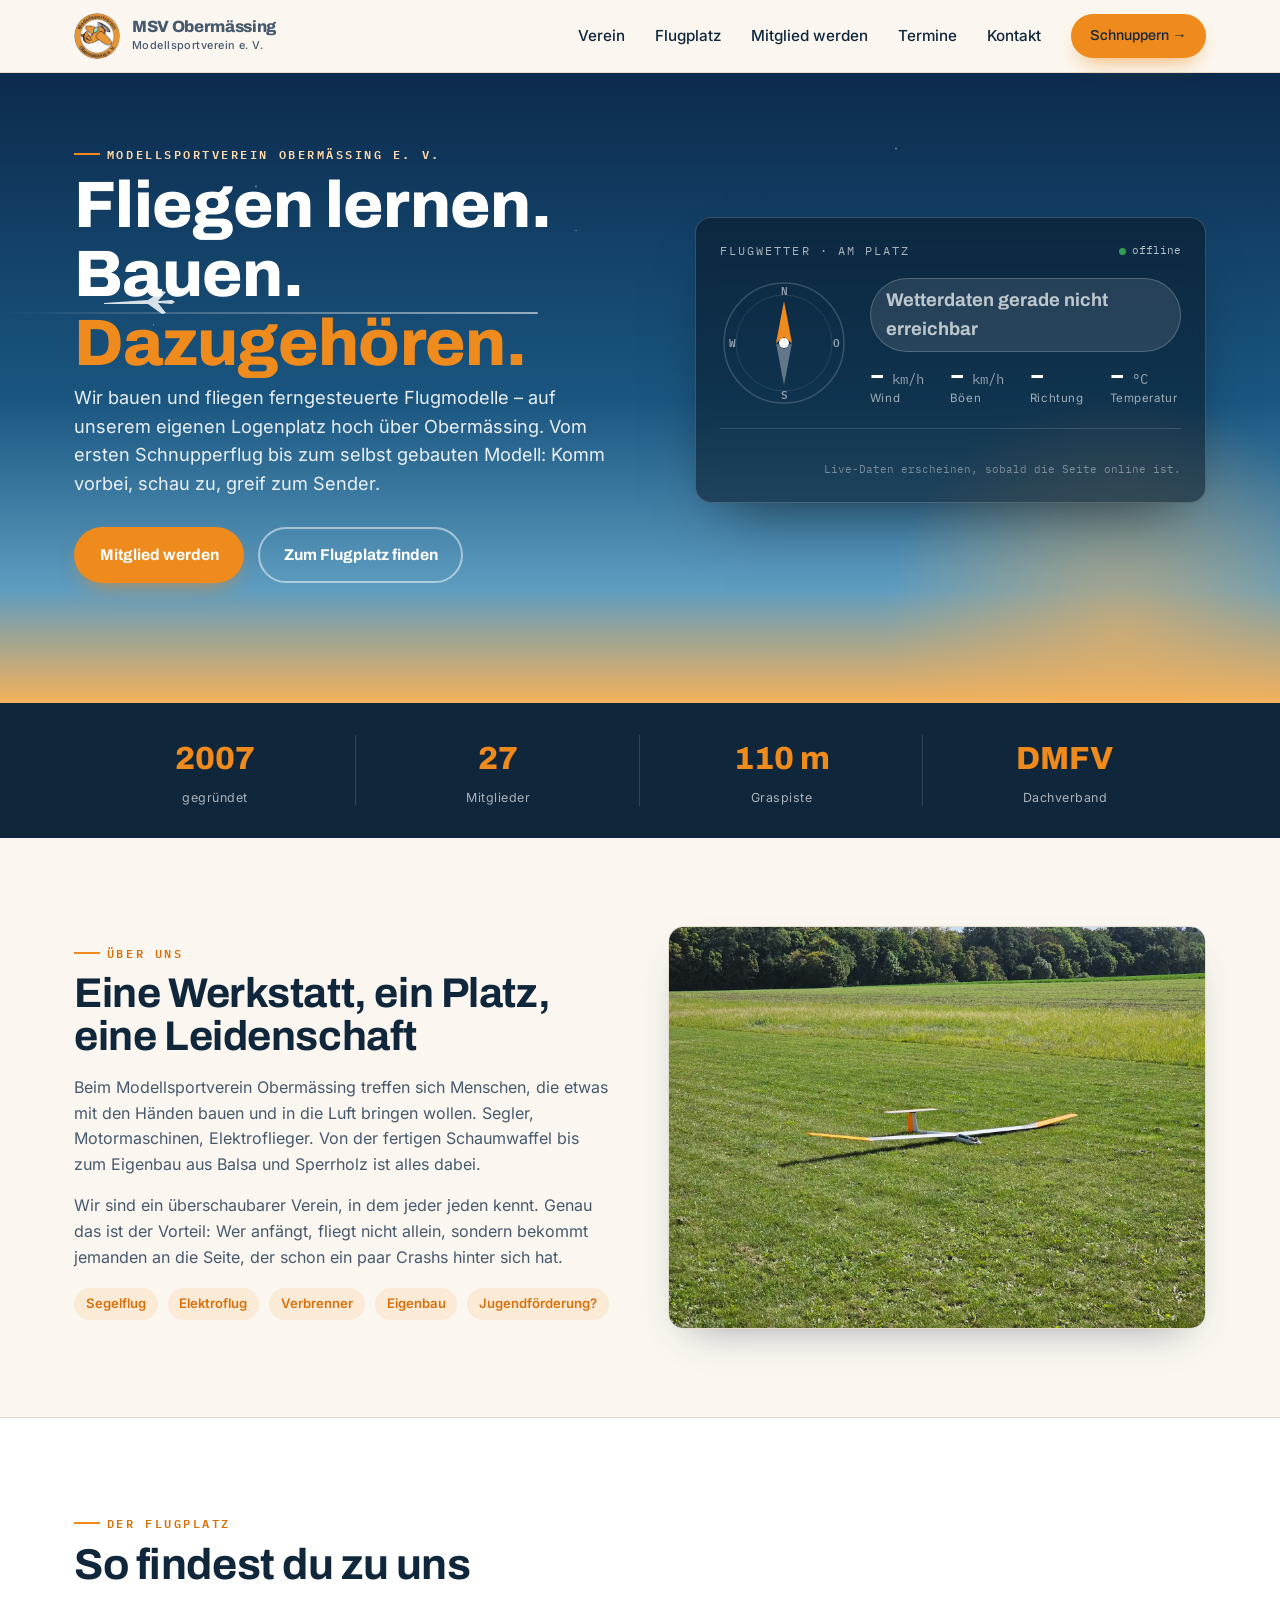
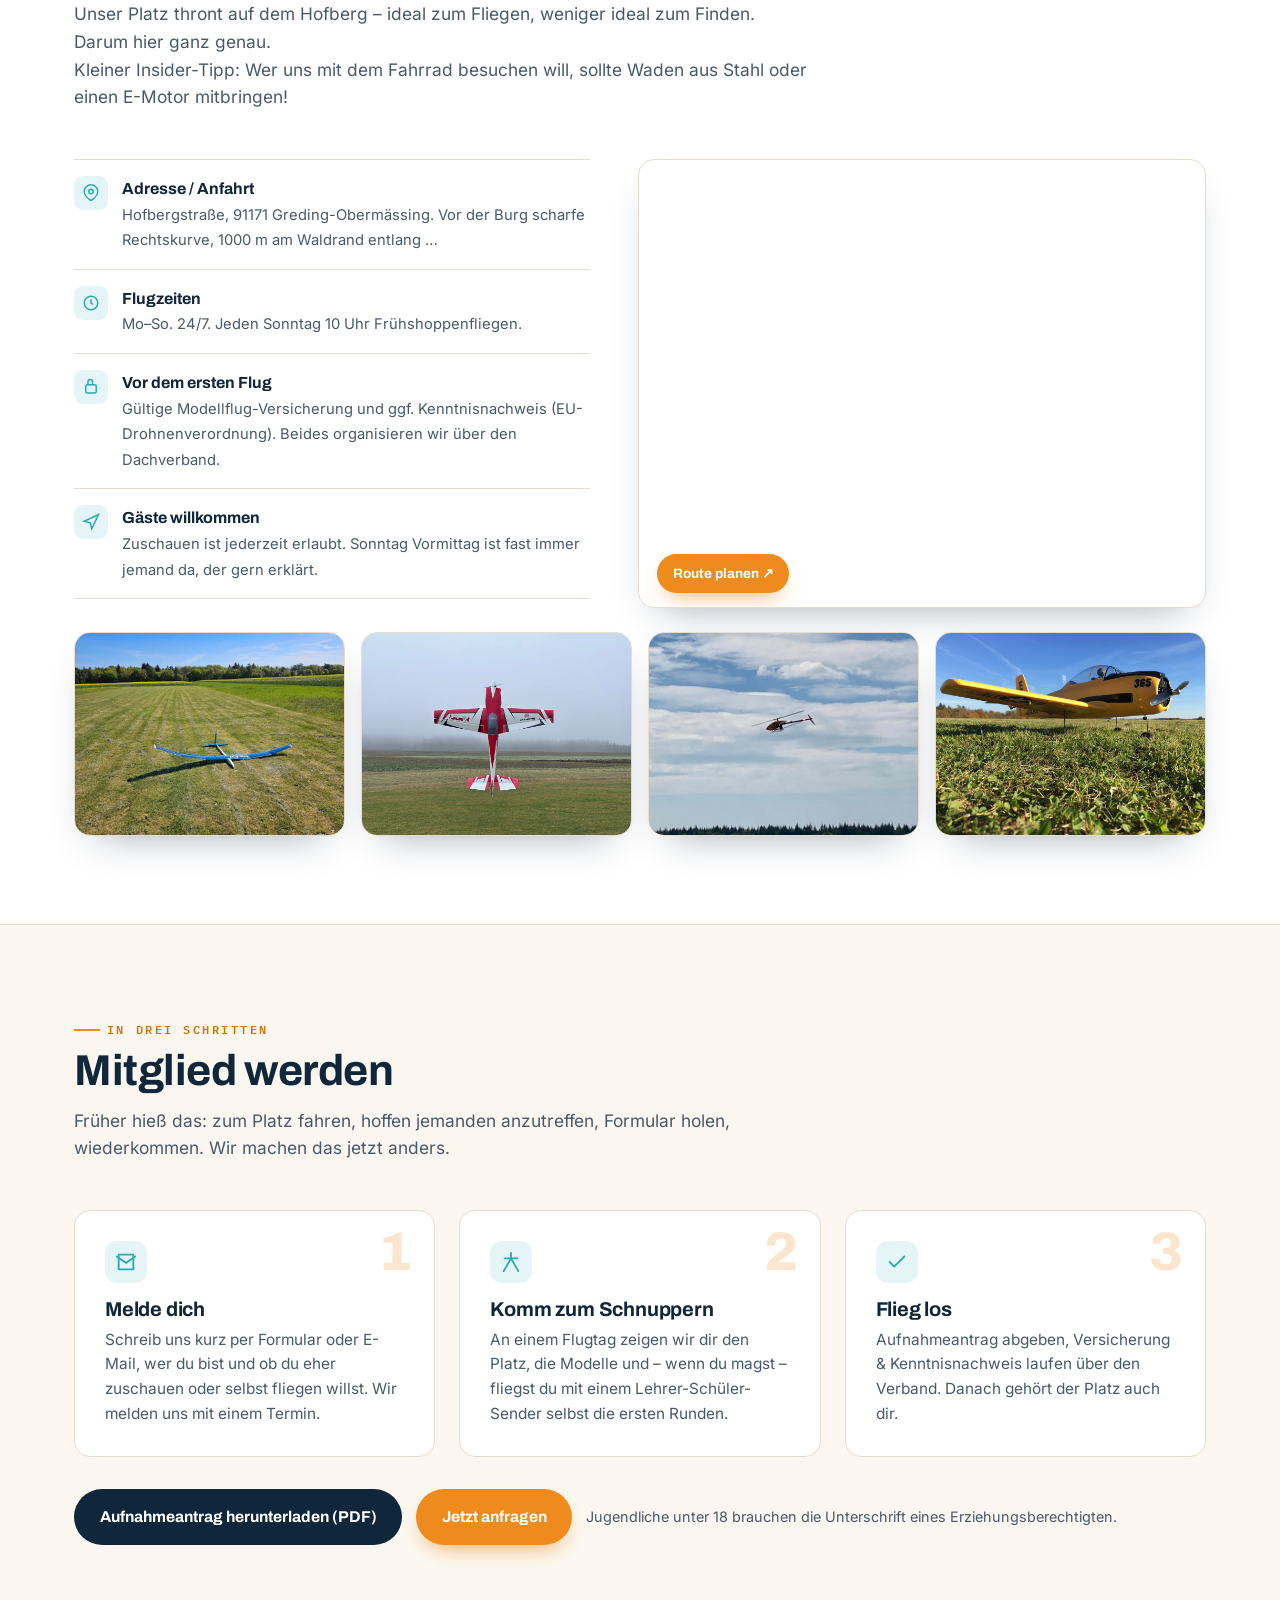
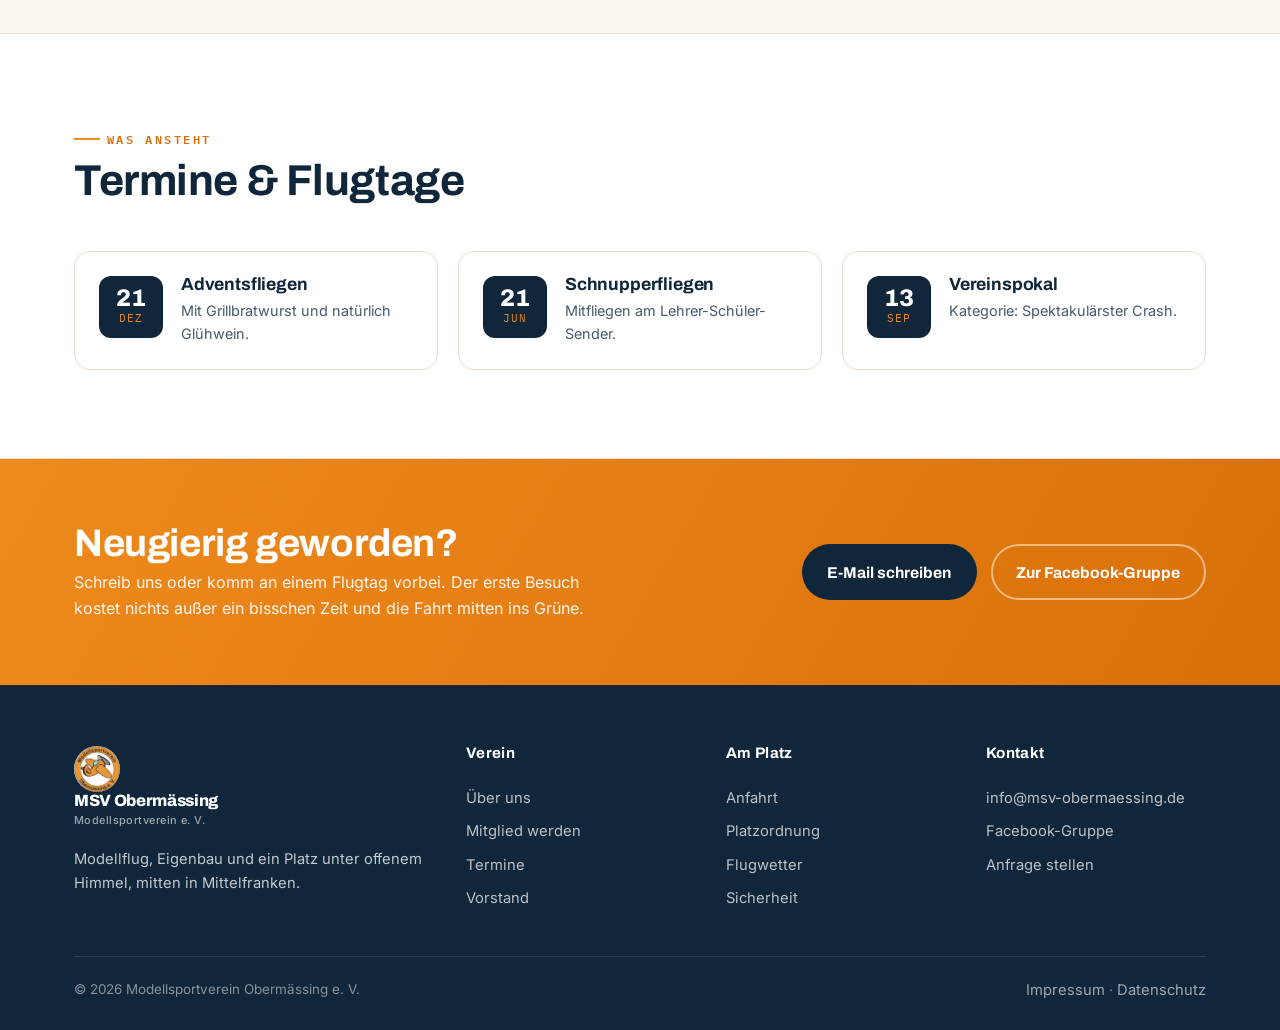
==== commit 468e7e07: "Add files via upload" ====
--- a/index.html
+++ b/index.html
@@ -267,6 +267,13 @@
 .footer .foot-brand .brand span{color:rgba(255,255,255,.6)}
 .footer .legal{border-top:1px solid rgba(255,255,255,.12);padding-top:22px;display:flex;justify-content:space-between;gap:16px;flex-wrap:wrap;font-size:.84rem;color:rgba(255,255,255,.5)}
 .footer .legal a{display:inline;color:rgba(255,255,255,.6)}
+
+/* =================================================================
+   Galerie mit auto-fill, Raster passt die Spaltenzahl automatisch an die Bildschirmbreite an, ohne Media Queries
+   ================================================================= */
+.gallery{display:grid;grid-template-columns:repeat(auto-fill,minmax(220px,1fr));gap:16px}
+.gallery figure{margin:0;border-radius:var(--r);overflow:hidden;border:1px solid var(--line);box-shadow:var(--shadow);aspect-ratio:4/3}
+.gallery figure img{width:100%;height:100%;object-fit:cover}
 
 /* =================================================================
    SCROLL-REVEAL & RESPONSIVE
@@ -321,7 +328,7 @@
 <header class="site-header">
   <div class="wrap nav">
     <a class="brand" href="#top" aria-label="Modellsportverein Obermässing – Startseite">
-      <img src="logo.jpg" alt="Vereinslogo" onerror="this.replaceWith(Object.assign(document.createElement('div'),{className:'fallback-logo',textContent:'MSV'}))">
+      <img src="logo.webp" alt="Vereinslogo" onerror="this.replaceWith(Object.assign(document.createElement('div'),{className:'fallback-logo',textContent:'MSV'}))">
       <span><b>MSV Obermässing</b><span>Modellsportverein e.&nbsp;V.</span></span>
     </a>
     <nav>
@@ -430,7 +437,7 @@
       </div>
     </div>
     <div class="photo reveal">
-	  <img src="platz.jpg" alt="Ein wunderschönes Modellflugzeug am Hofberg" loading="lazy" style="max-width: 100%; height: auto; border-radius: 8px;">
+	  <img src="platz3.webp" alt="Ein wunderschönes Modellflugzeug am Hofberg" loading="lazy" style="max-width: 100%; height: auto; border-radius: 8px;">
     </div>
   </div>
 </section>
@@ -479,6 +486,16 @@
         </div>
       </div>
     </div>
+	
+	<!-- Galerie direkt unter der Karte -->
+	<div class="gallery reveal" style="margin-top:24px">
+	  <figure><img src="platz.webp"  alt="Modell auf der Graspiste" loading="lazy"></figure>
+      <figure><img src="galerie/1.jpg" alt="Blick über den Platz" loading="lazy"></figure>
+	  <figure><img src="galerie/4.jpg" alt="Blick über den Platz" loading="lazy"></figure>
+	  <figure><img src="galerie/6.jpg" alt="Blick über den Platz" loading="lazy"></figure>
+      <!-- weitere figure-Blöcke -->
+    </div>
+	
   </div>
 </section>
 
@@ -519,7 +536,7 @@
     </div>
 
     <div class="steps-cta reveal">
-      <a class="btn btn-dark" href="#" data-placeholder>Aufnahmeantrag herunterladen (PDF)</a>
+	  <a class="btn btn-dark" href="dokumente/aufnahmeantrag.pdf" download>Aufnahmeantrag herunterladen (PDF)</a>
       <a class="btn btn-primary" href="kontakt.html">Jetzt anfragen</a>
       <span class="steps-note">Jugendliche unter 18 brauchen die Unterschrift eines Erziehungsberechtigten.</span>
     </div>
@@ -560,7 +577,7 @@
     </div>
     <div class="reveal" style="display:flex;gap:14px;flex-wrap:wrap">
       <a class="btn btn-dark" href="kontakt.html">E-Mail schreiben</a>
-      <a class="btn btn-ghost" href="#" data-placeholder>Zur Facebook-Gruppe</a>
+      <a class="btn btn-ghost" href="https://www.facebook.com/MSVObermaessing/?locale=de_DE">Zur Facebook-Gruppe</a>
     </div>
   </div>
 </section>
@@ -572,7 +589,7 @@
     <div class="grid">
       <div class="foot-brand">
         <a class="brand" href="#top">
-          <img src="logo.jpg" alt="" onerror="this.replaceWith(Object.assign(document.createElement('div'),{className:'fallback-logo',textContent:'MSV'}))">
+          <img src="logo.webp" alt="" onerror="this.replaceWith(Object.assign(document.createElement('div'),{className:'fallback-logo',textContent:'MSV'}))">
           <span><b>MSV Obermässing</b><span>Modellsportverein e.&nbsp;V.</span></span>
         </a>
         <p>Modellflug, Eigenbau und ein Platz unter offenem Himmel, mitten in Mittelfranken.</p>
@@ -594,7 +611,7 @@
       <div>
         <h4>Kontakt</h4>
         <a href="mailto:info@msv-obermaessing.de">info@msv-obermaessing.de</a>
-        <a href="#" data-placeholder>Facebook-Gruppe</a>
+        <a href="https://www.facebook.com/MSVObermaessing/?locale=de_DE">Facebook-Gruppe</a>
         <a href="kontakt.html">Anfrage stellen</a>
       </div>
     </div>
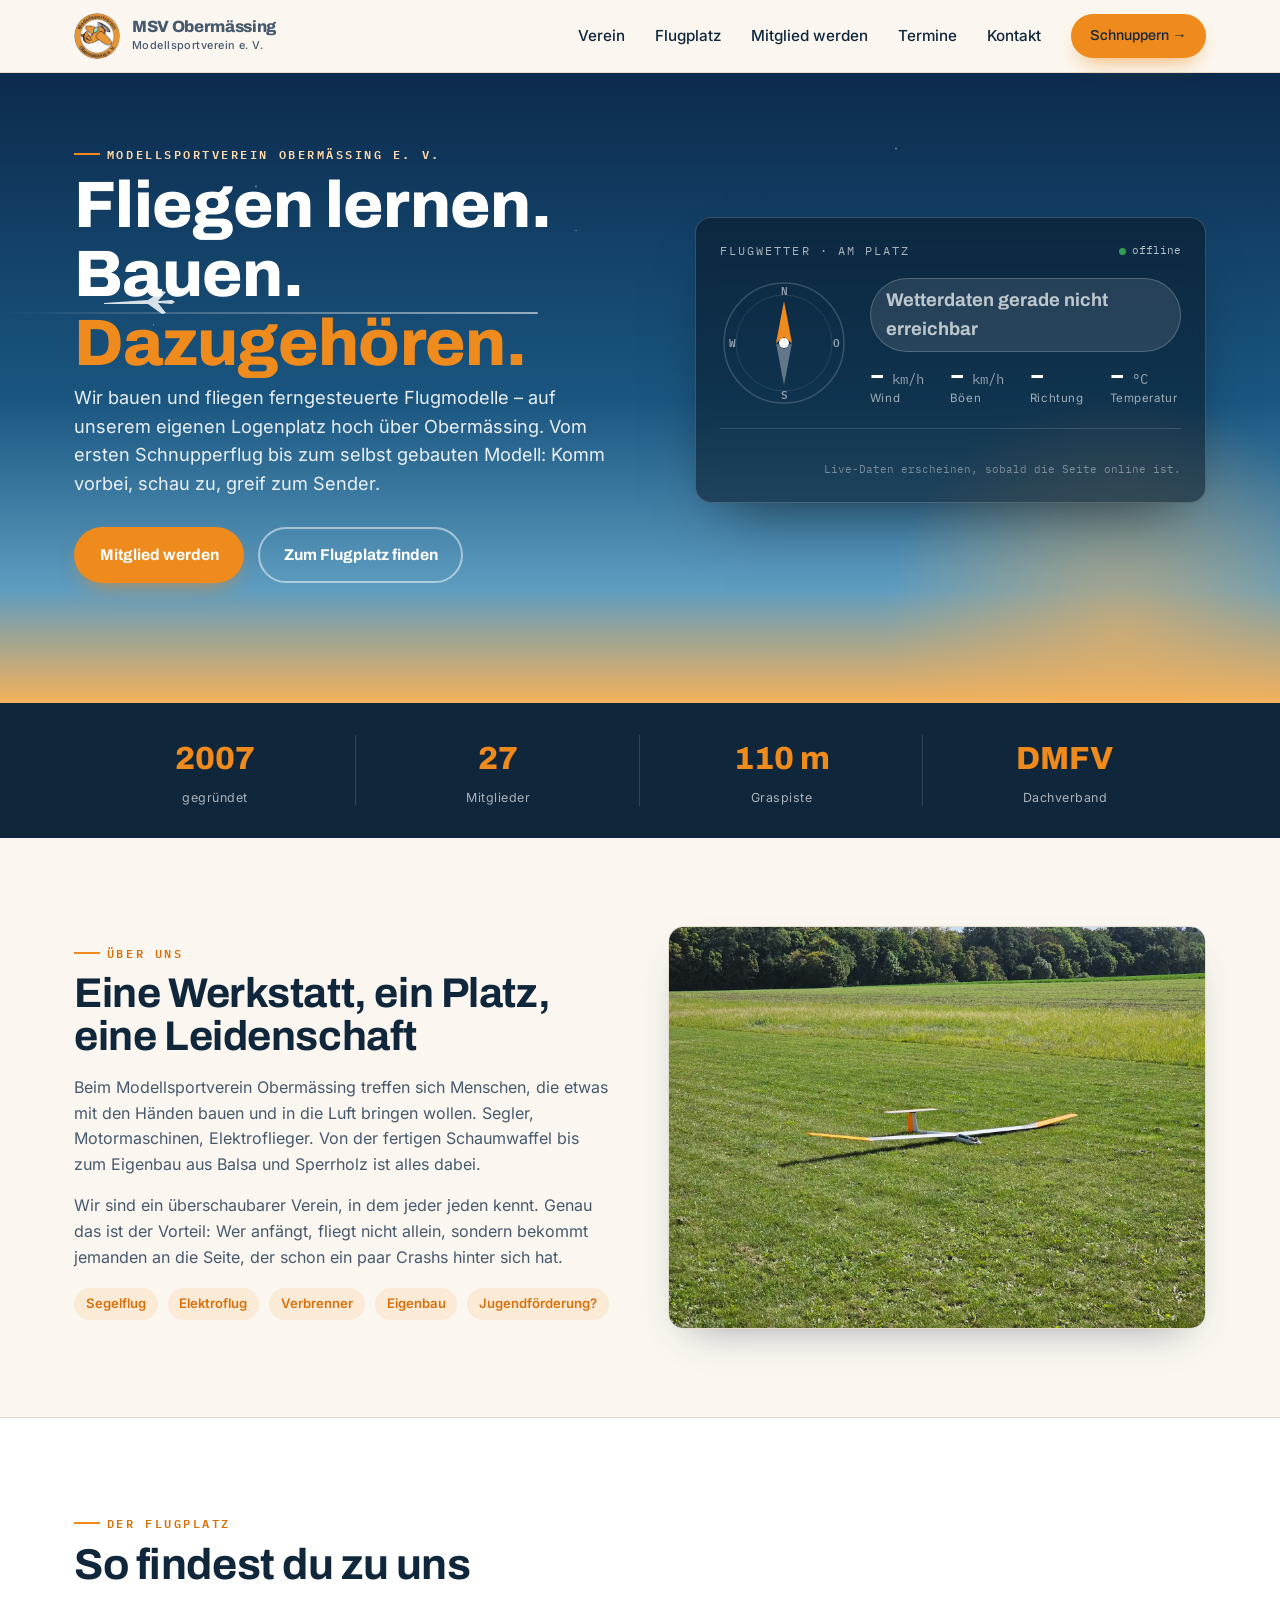
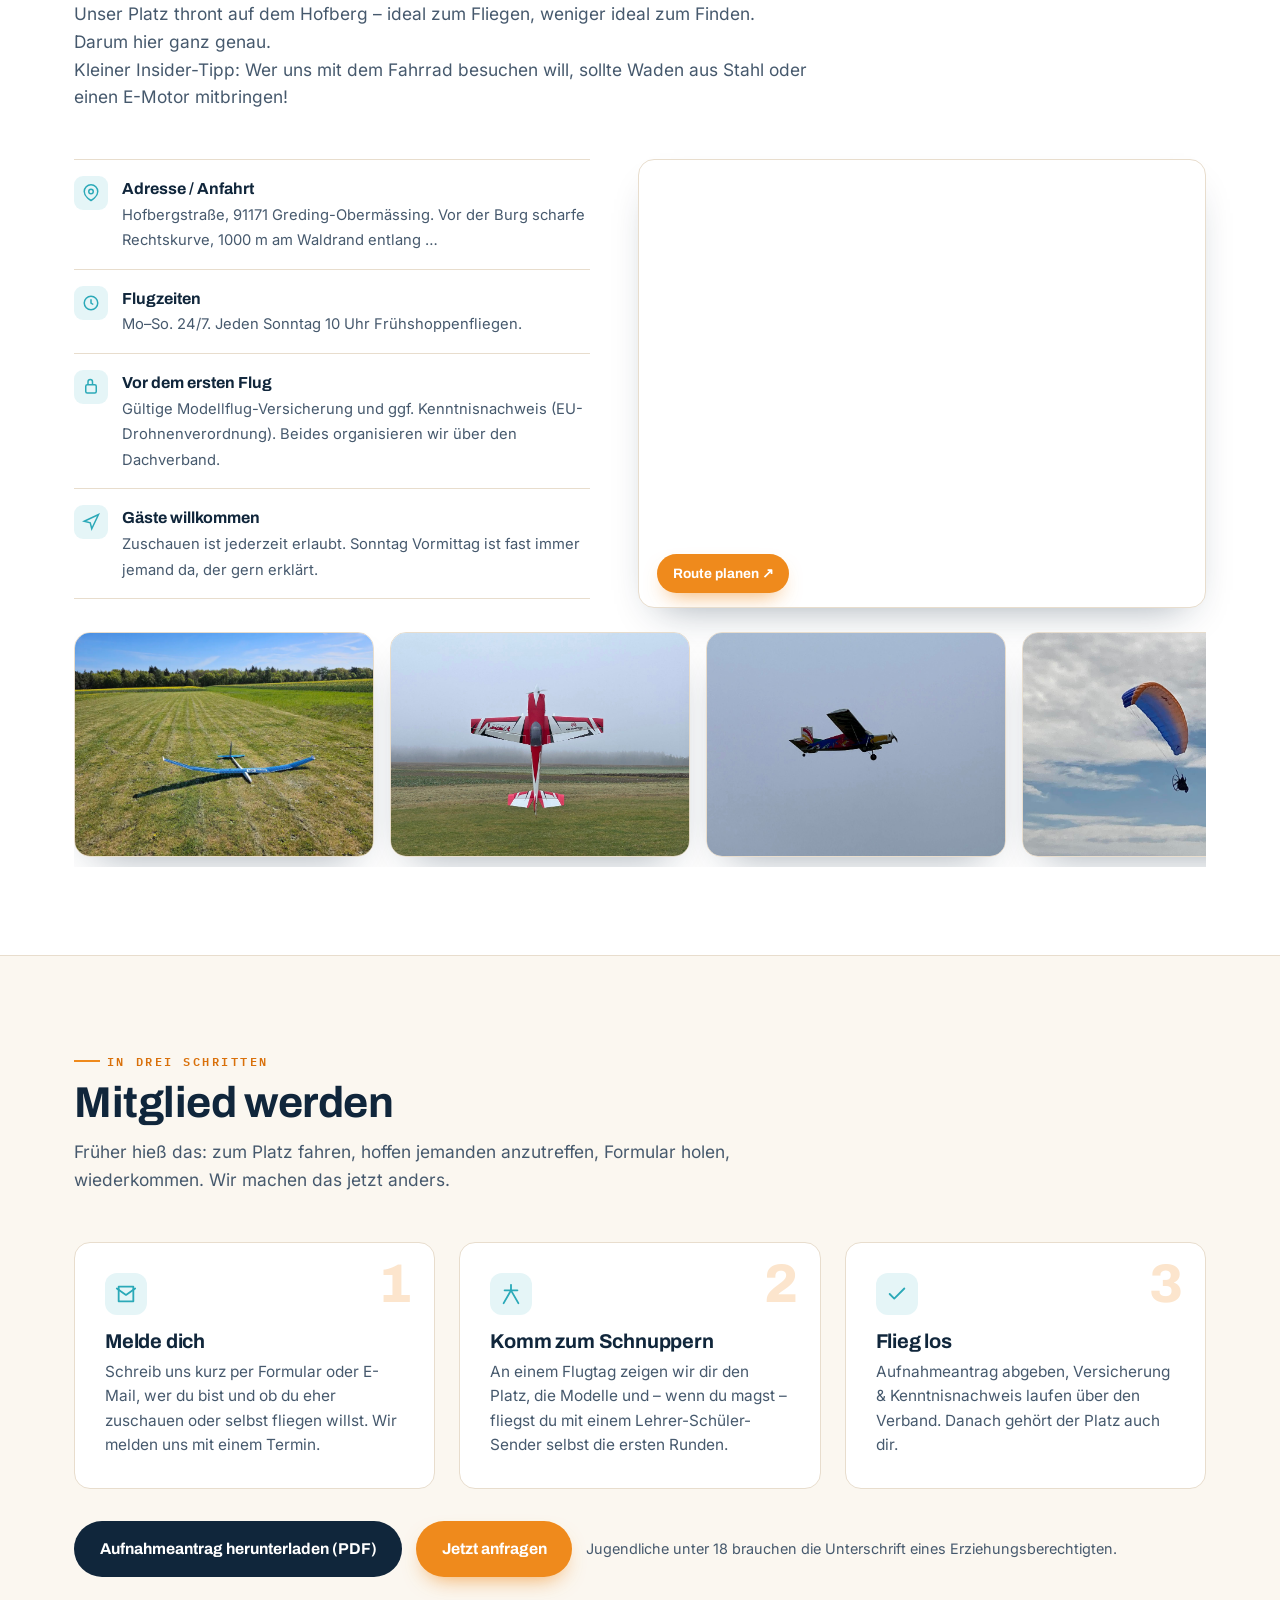
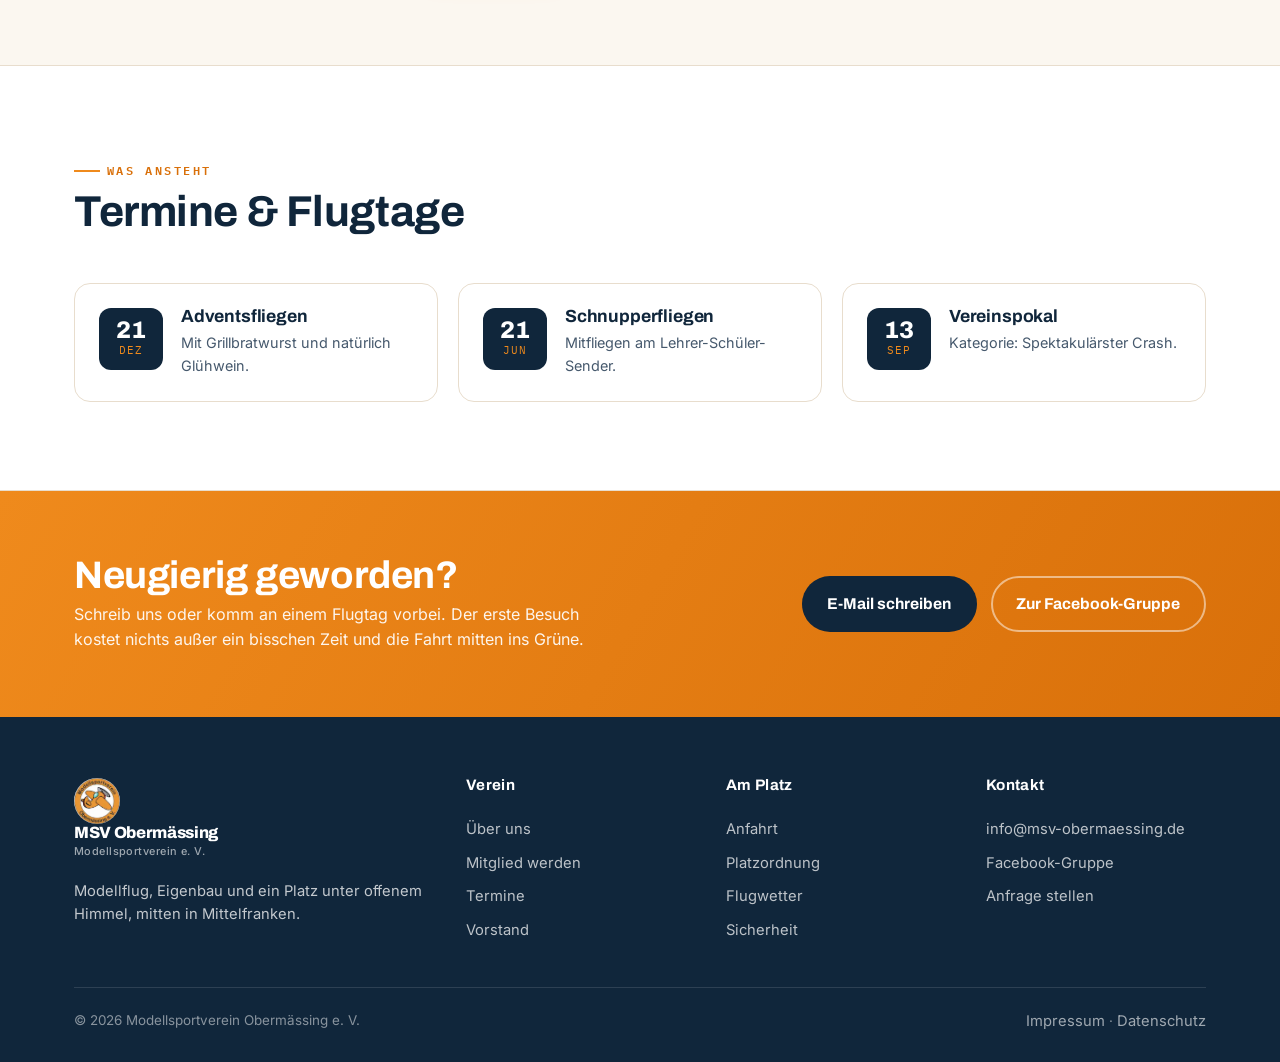
==== commit da206193: "Add files via upload" ====
--- a/index.html
+++ b/index.html
@@ -269,11 +269,30 @@
 .footer .legal a{display:inline;color:rgba(255,255,255,.6)}
 
 /* =================================================================
-   Galerie mit auto-fill, Raster passt die Spaltenzahl automatisch an die Bildschirmbreite an, ohne Media Queries
-   ================================================================= */
-.gallery{display:grid;grid-template-columns:repeat(auto-fill,minmax(220px,1fr));gap:16px}
-.gallery figure{margin:0;border-radius:var(--r);overflow:hidden;border:1px solid var(--line);box-shadow:var(--shadow);aspect-ratio:4/3}
+   Galerie
+   ================================================================= */
+.gallery{
+  display:flex;
+  gap:16px;
+  overflow-x:auto;              /* zu breit → seitlich scrollen statt umbrechen */
+  scroll-snap-type:x mandatory; /* rastet sauber an den Bildern ein */
+  padding-bottom:10px;          /* Luft für Scrollleiste + Schatten */
+}
+.gallery figure{
+  margin:0;
+  flex:0 0 clamp(200px, 72vw, 300px);  /* feste Breite → bricht nie um */
+  aspect-ratio:4/3;
+  border-radius:var(--r);
+  overflow:hidden;
+  border:1px solid var(--line);
+  box-shadow:var(--shadow);
+  scroll-snap-align:start;
+}
 .gallery figure img{width:100%;height:100%;object-fit:cover}
+
+.gallery{cursor:grab}                                  /* Greif-Hand als Hinweis */
+.gallery.dragging{cursor:grabbing;scroll-snap-type:none}/* während des Ziehens: Faust + flüssig */
+.gallery img{user-select:none;-webkit-user-drag:none}  /* Bild nicht versehentlich "aufheben" */
 
 /* =================================================================
    SCROLL-REVEAL & RESPONSIVE
@@ -491,7 +510,10 @@
 	<div class="gallery reveal" style="margin-top:24px">
 	  <figure><img src="platz.webp"  alt="Modell auf der Graspiste" loading="lazy"></figure>
       <figure><img src="galerie/1.jpg" alt="Blick über den Platz" loading="lazy"></figure>
+	  <figure><img src="galerie/2.jpg" alt="Blick über den Platz" loading="lazy"></figure>
+	  <figure><img src="galerie/3.jpg" alt="Blick über den Platz" loading="lazy"></figure>
 	  <figure><img src="galerie/4.jpg" alt="Blick über den Platz" loading="lazy"></figure>
+	  <figure><img src="galerie/5.jpg" alt="Blick über den Platz" loading="lazy"></figure>
 	  <figure><img src="galerie/6.jpg" alt="Blick über den Platz" loading="lazy"></figure>
       <!-- weitere figure-Blöcke -->
     </div>
@@ -739,6 +761,34 @@
     a.dataset.note || (a.dataset.note="1");
   });
 });
+
+/* =================================================================
+   5) Galerie: mit der Maus ziehen (Klicken + Halten + schieben)
+   ================================================================= */
+document.querySelectorAll('.gallery').forEach(strip=>{
+  let isDown = false;   // Maustaste gerade gedrückt?
+  let startX;           // Mausposition im Moment des Drückens
+  let startScroll;      // Scroll-Stand im Moment des Drückens
+
+  strip.addEventListener('mousedown', e=>{
+    isDown = true;
+    strip.classList.add('dragging');
+    startX = e.pageX;
+    startScroll = strip.scrollLeft;
+    e.preventDefault();                  // kein Text/Bild markieren
+  });
+
+  // Loslassen ODER Maus verlässt den Streifen -> Ziehen beenden
+  ['mouseup','mouseleave'].forEach(ev=>
+    strip.addEventListener(ev, ()=>{ isDown=false; strip.classList.remove('dragging'); })
+  );
+
+  strip.addEventListener('mousemove', e=>{
+    if(!isDown) return;
+    const weg = e.pageX - startX;          // wie weit hat die Maus sich bewegt
+    strip.scrollLeft = startScroll - weg;  // Streifen entgegengesetzt mitschieben
+  });
+});
 </script>
 </body>
 </html>
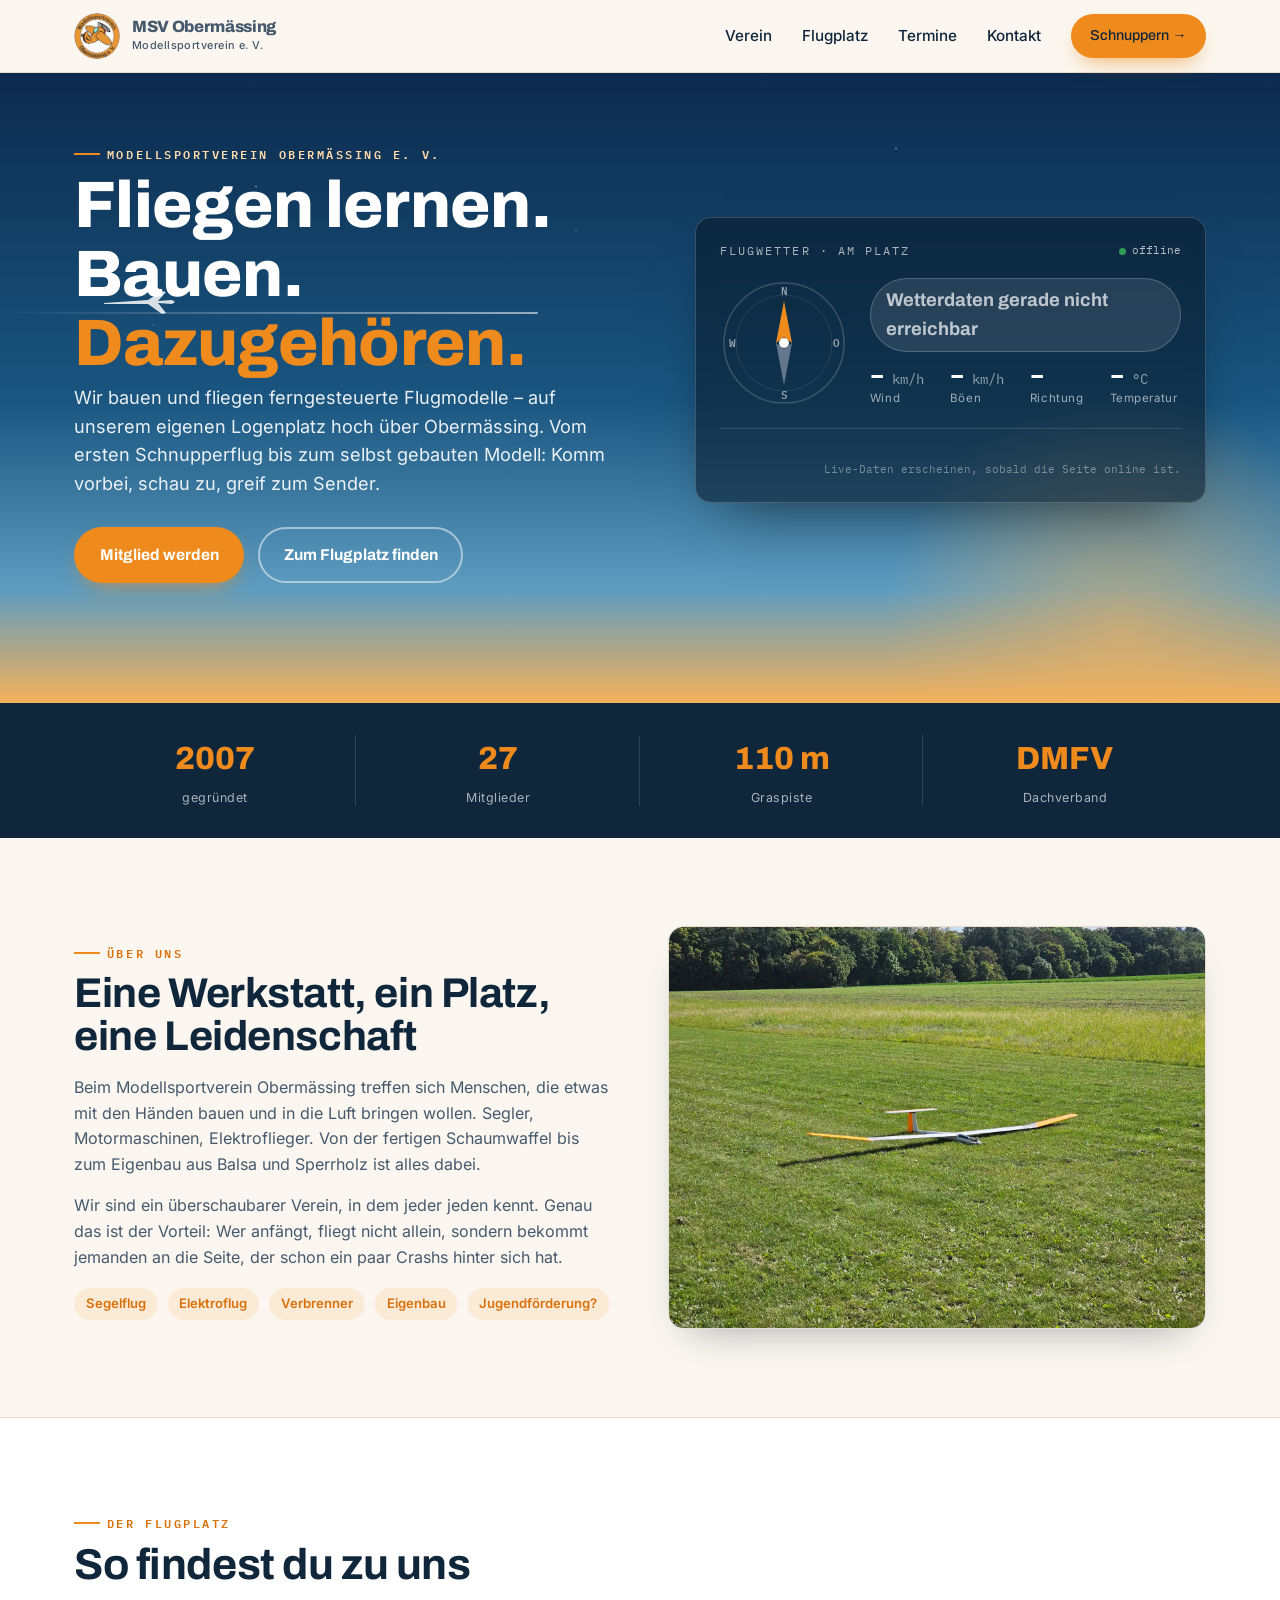
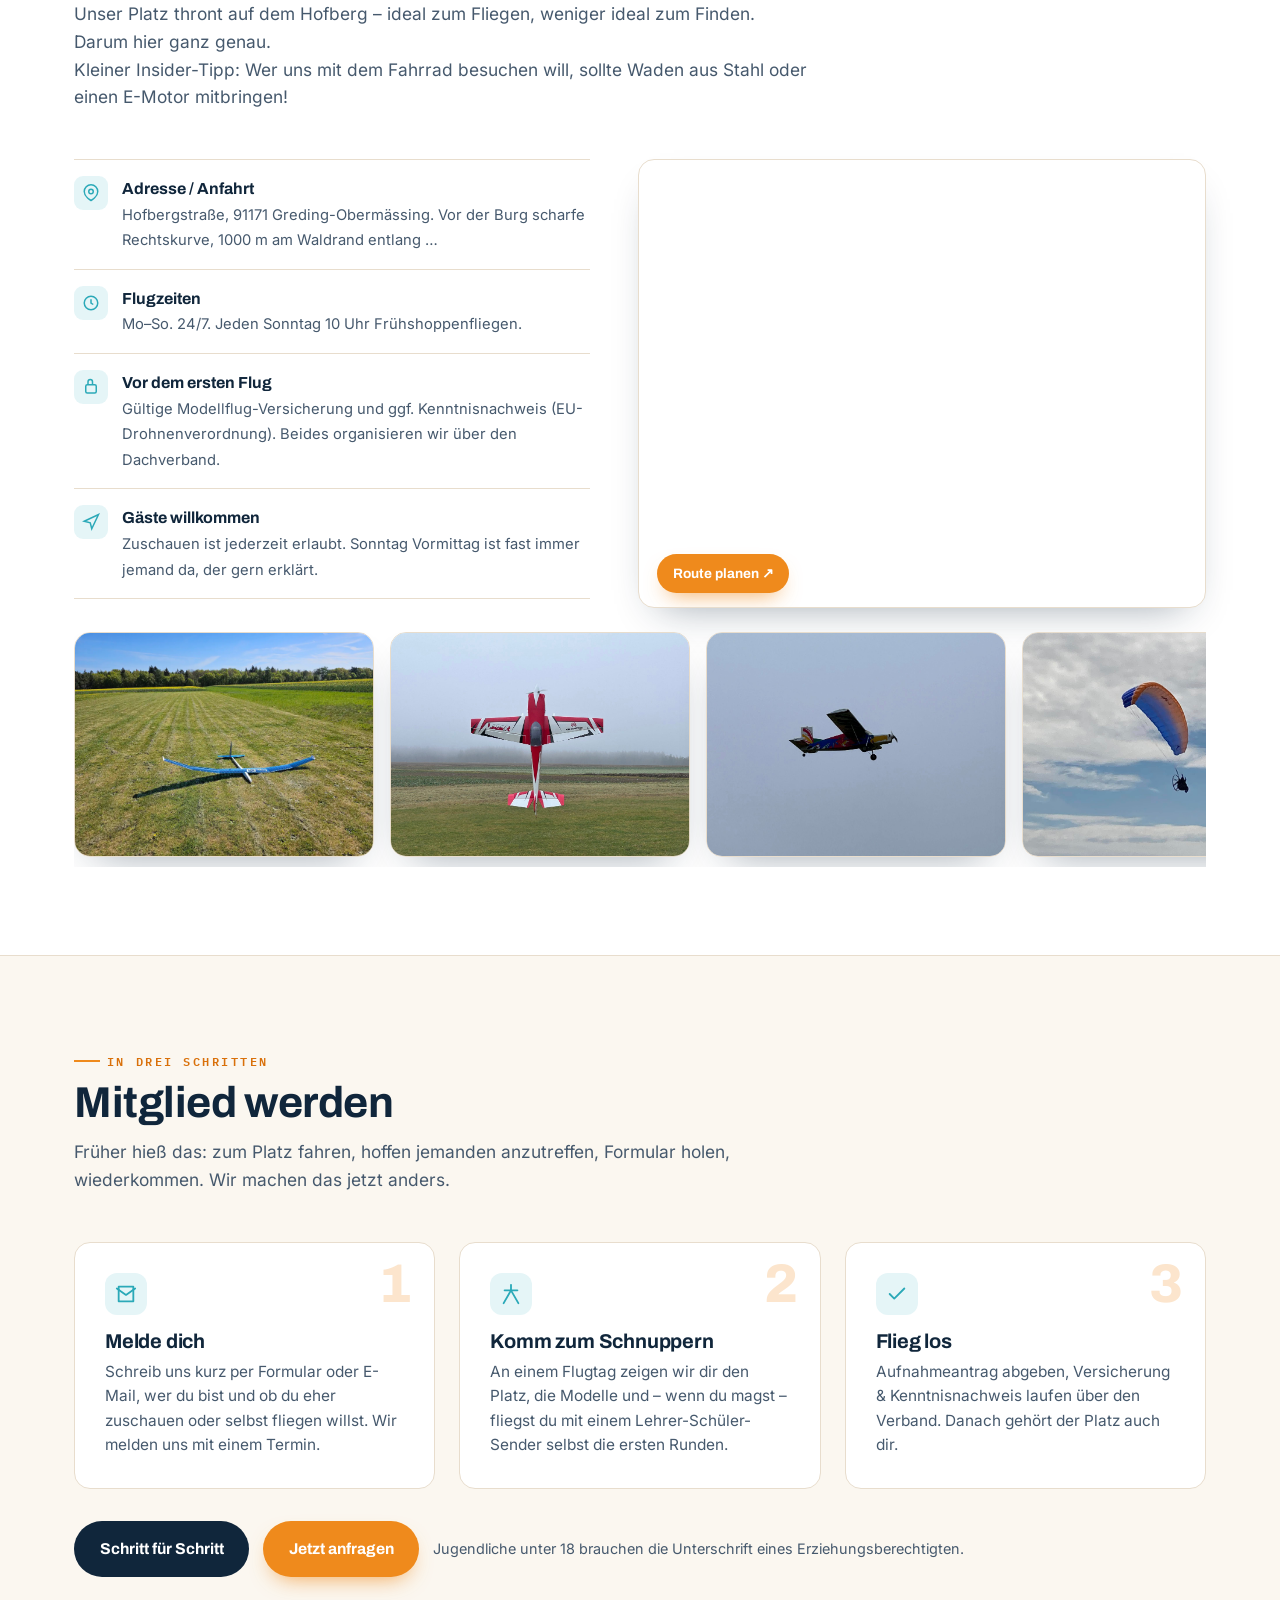
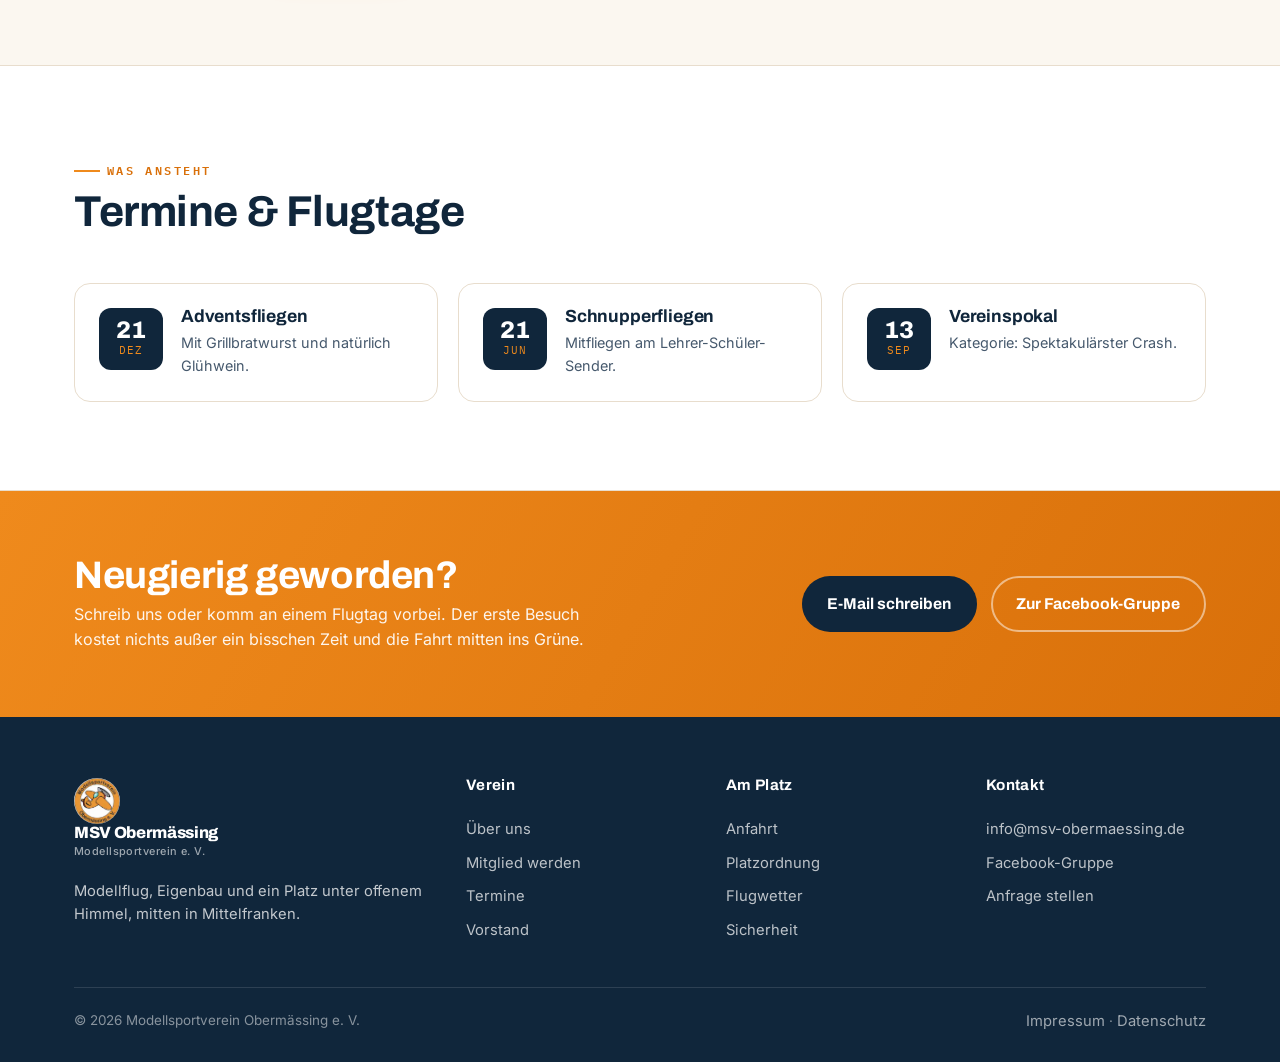
==== commit ee31b931: "Add files via upload" ====
--- a/index.html
+++ b/index.html
@@ -354,10 +354,9 @@
       <ul class="nav-links" id="navlinks">
         <li><a href="#verein">Verein</a></li>
         <li><a href="#flugplatz">Flugplatz</a></li>
-        <li><a href="index.html#mitglied">Mitglied werden</a></li>
         <li><a href="#termine">Termine</a></li>
         <li><a href="kontakt.html">Kontakt</a></li>
-        <li><a class="btn btn-primary" href="#mitglied">Schnuppern&nbsp;→</a></li>
+        <li><a class="btn btn-primary" href="mitglied-werden.html">Schnuppern&nbsp;→</a></li>
       </ul>
     </nav>
     <button class="nav-toggle" id="navtoggle" aria-label="Menü öffnen" aria-expanded="false">
@@ -381,7 +380,7 @@
       <h1>Fliegen lernen.<br>Bauen.<br><span class="accent">Dazugehören.</span></h1>
       <p class="lead">Wir bauen und fliegen ferngesteuerte Flugmodelle – auf unserem eigenen Logenplatz hoch über Obermässing. Vom ersten Schnupperflug bis zum selbst gebauten Modell: Komm vorbei, schau zu, greif zum Sender.</p>
       <div class="hero-cta">
-        <a class="btn btn-primary" href="#mitglied">Mitglied werden</a>
+        <a class="btn btn-primary" href="mitglied-werden.html">Mitglied werden</a>
         <a class="btn btn-ghost" href="#flugplatz">Zum Flugplatz finden</a>
       </div>
     </div>
@@ -558,7 +557,8 @@
     </div>
 
     <div class="steps-cta reveal">
-	  <a class="btn btn-dark" href="dokumente/aufnahmeantrag.pdf" download>Aufnahmeantrag herunterladen (PDF)</a>
+	  <!--- <a class="btn btn-dark" href="dokumente/aufnahmeantrag.pdf" download>Aufnahmeantrag herunterladen (PDF)</a> --->
+	  <a class="btn btn-dark" href="mitglied-werden.html">Schritt für Schritt</a>
       <a class="btn btn-primary" href="kontakt.html">Jetzt anfragen</a>
       <span class="steps-note">Jugendliche unter 18 brauchen die Unterschrift eines Erziehungsberechtigten.</span>
     </div>
@@ -619,7 +619,7 @@
       <div>
         <h4>Verein</h4>
         <a href="#verein">Über uns</a>
-        <a href="#mitglied">Mitglied werden</a>
+        <a href="mitglied-werden.html">Mitglied werden</a>
         <a href="#termine">Termine</a>
         <a href="#" data-placeholder>Vorstand</a>
       </div>
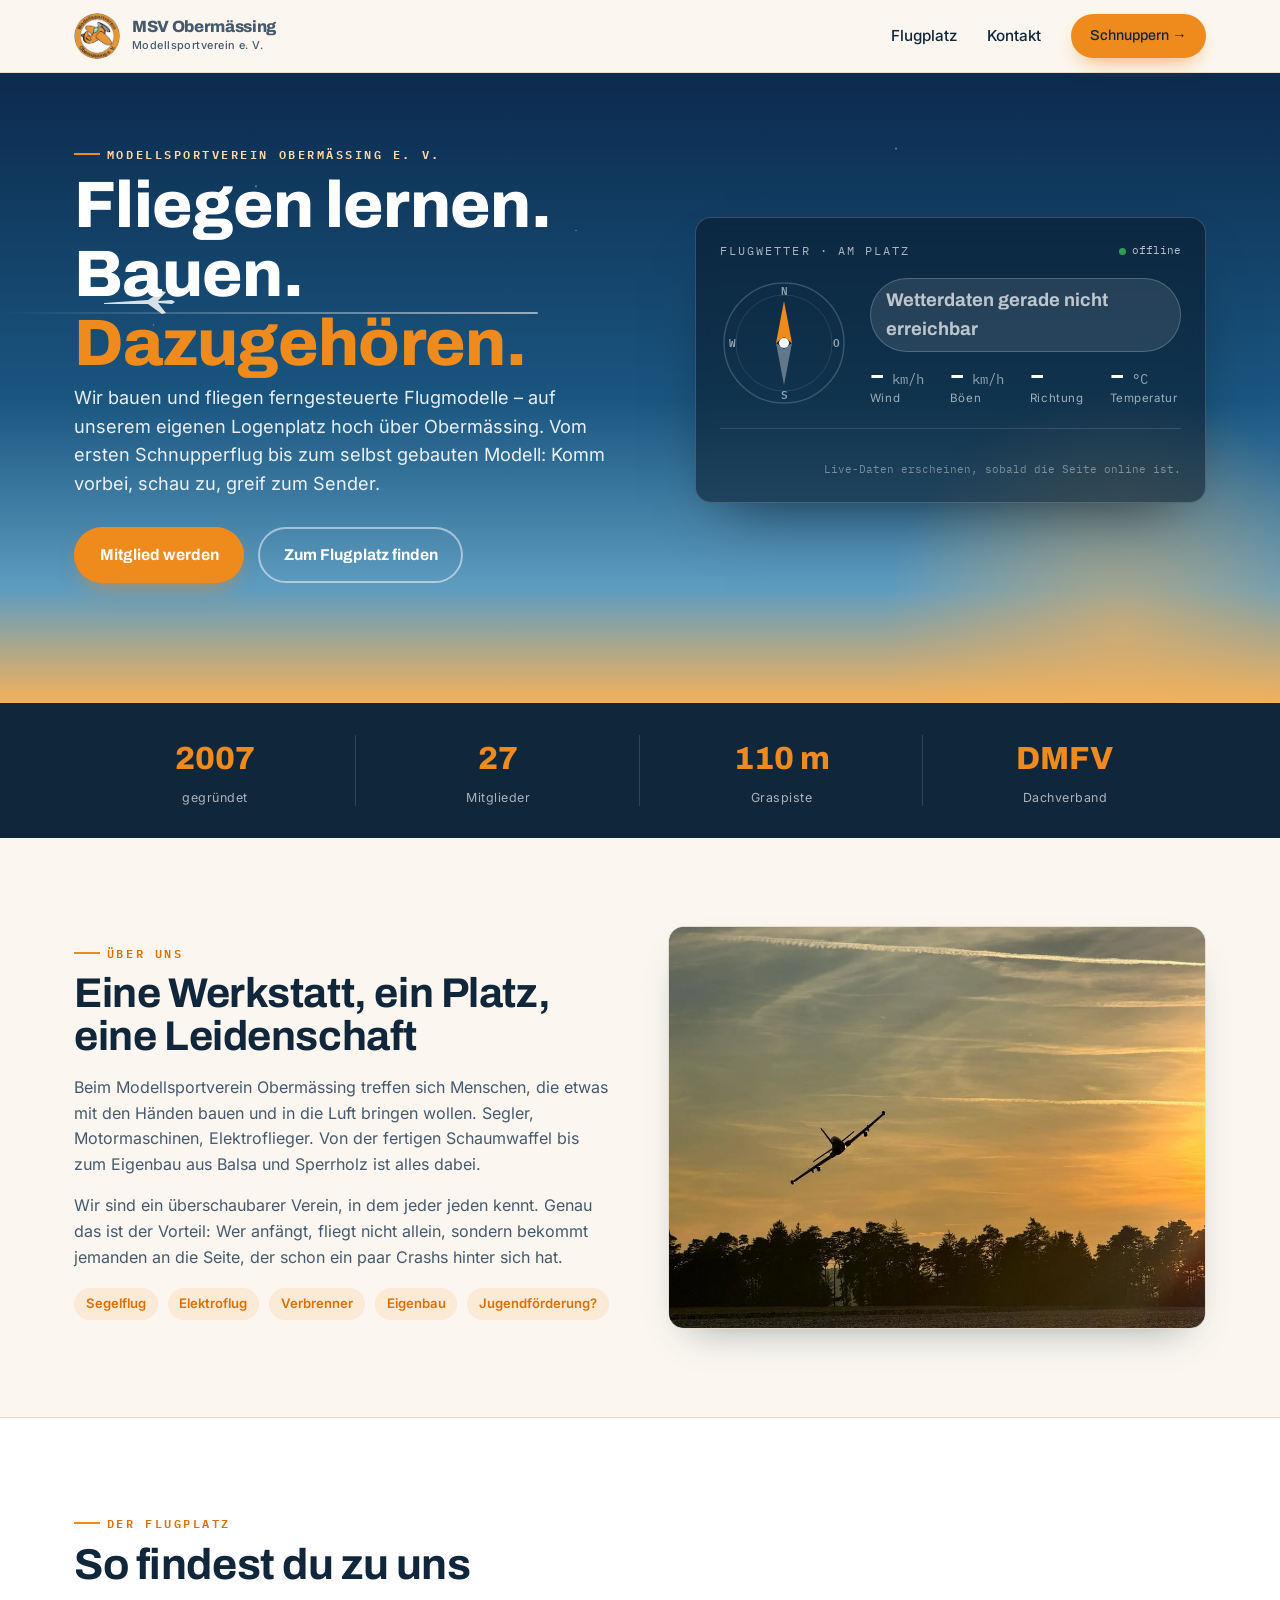
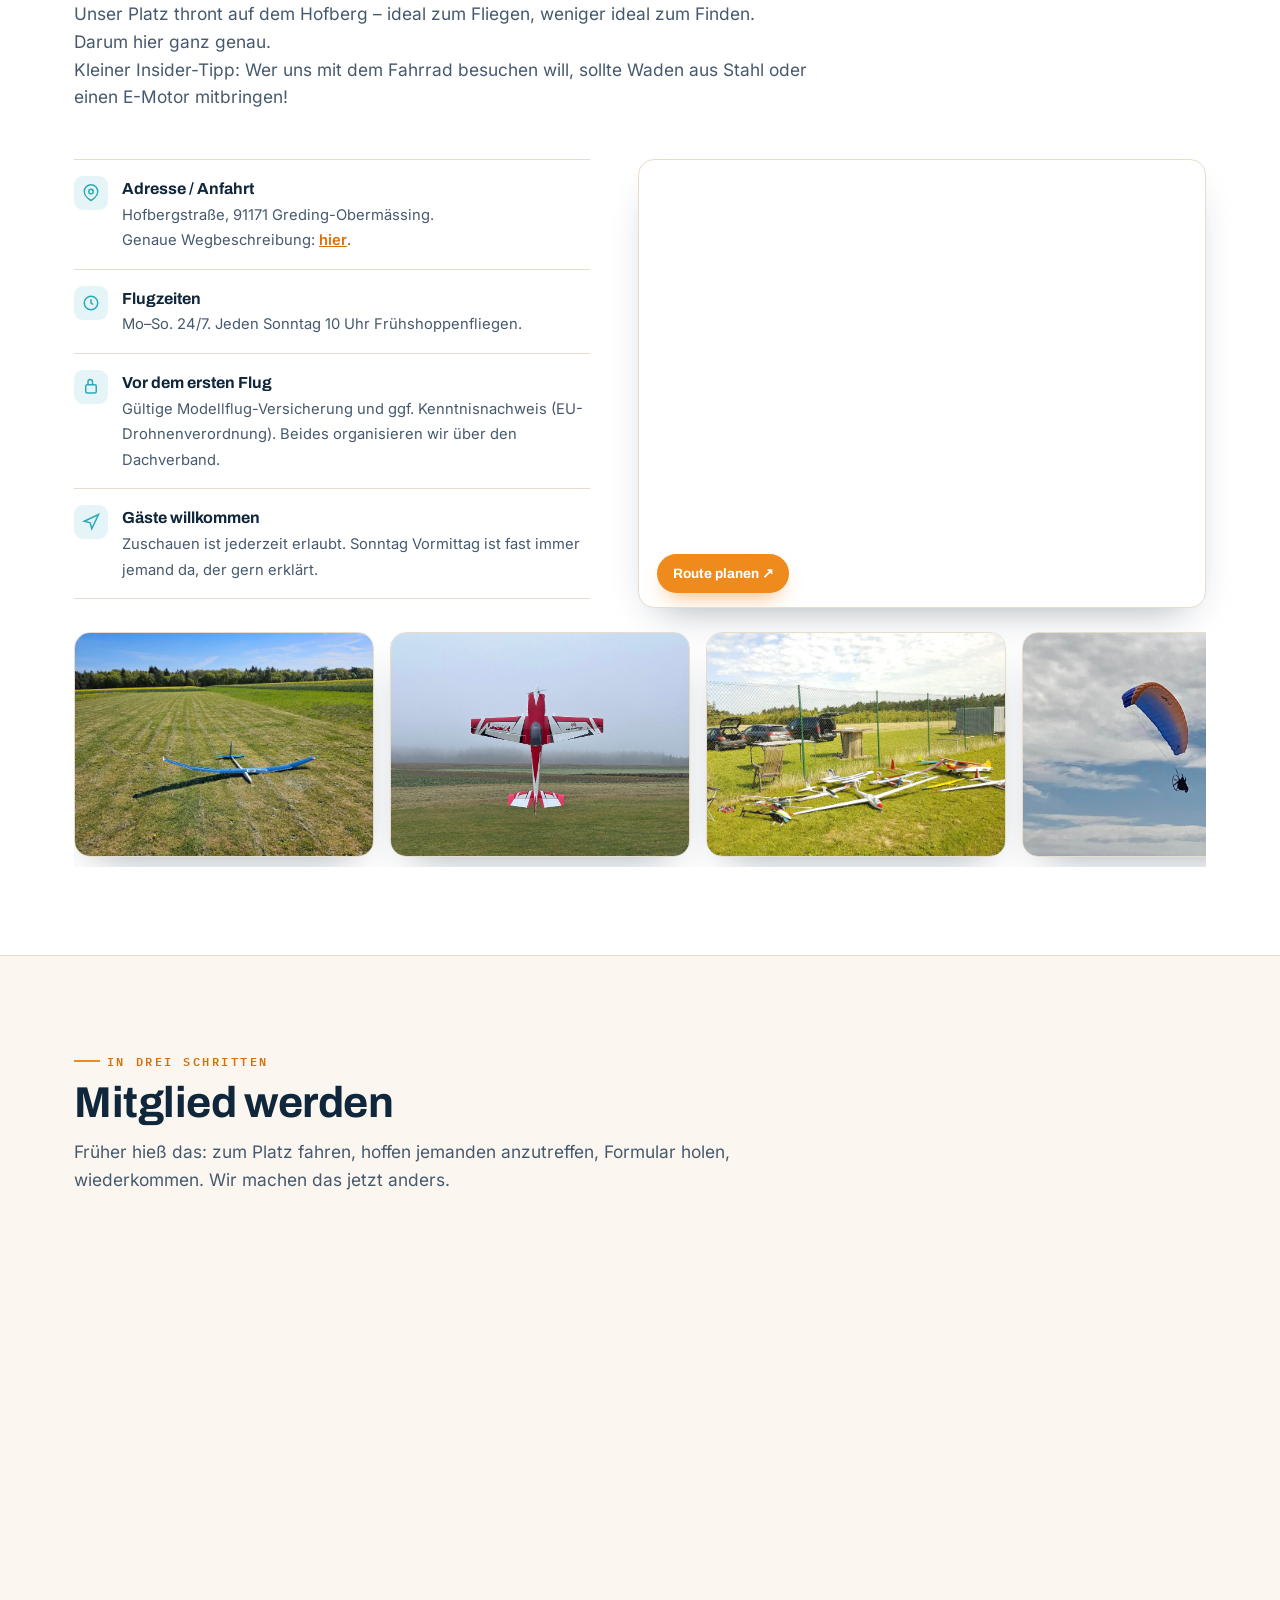
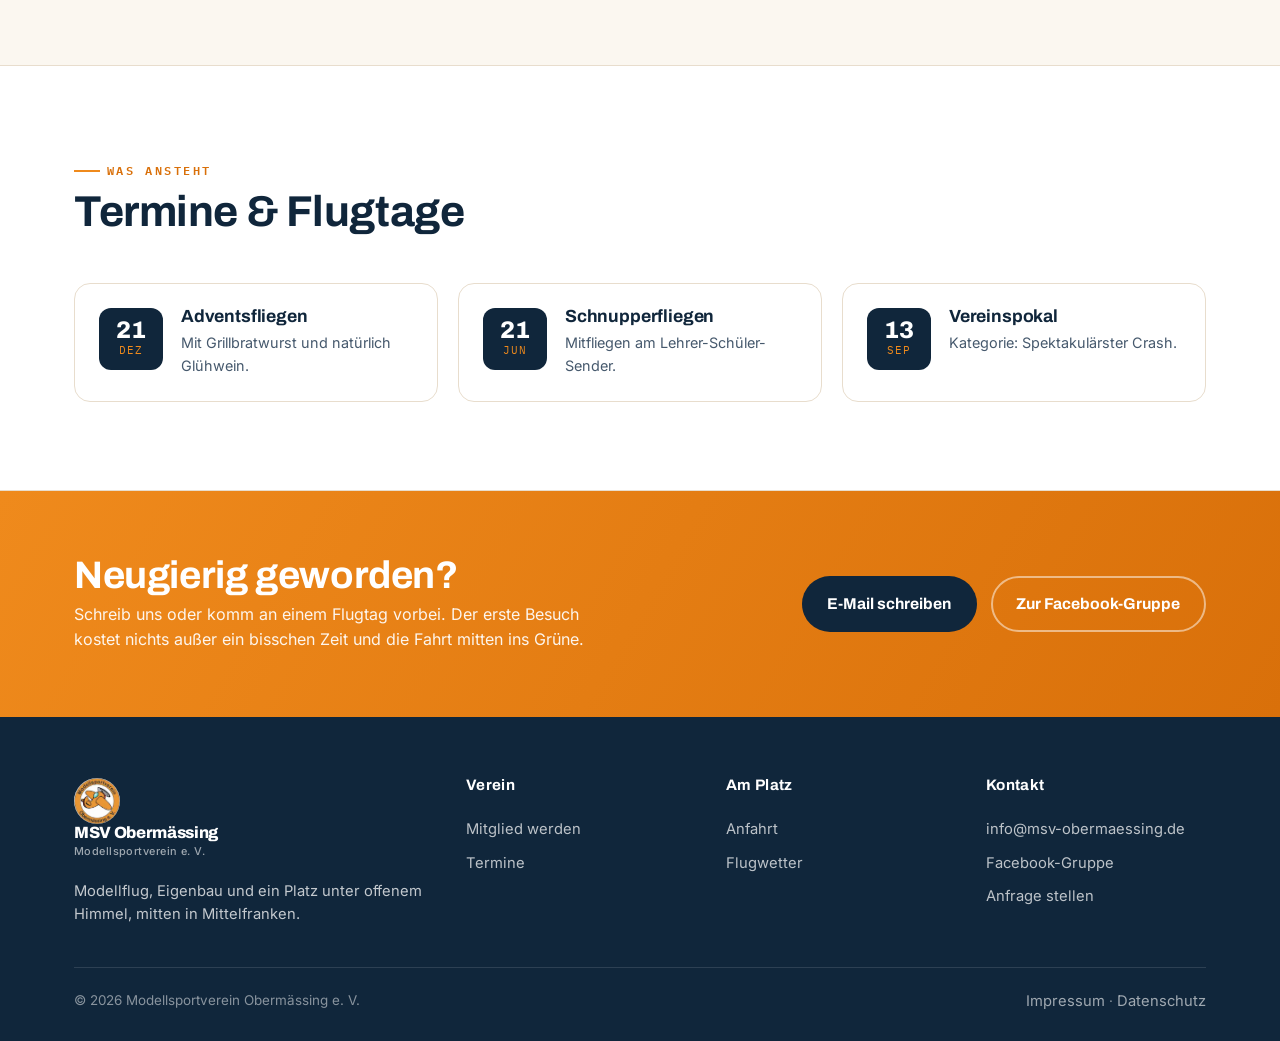
==== commit 2b05493c: "Baseline 1" ====
--- a/index.html
+++ b/index.html
@@ -352,9 +352,9 @@
     </a>
     <nav>
       <ul class="nav-links" id="navlinks">
-        <li><a href="#verein">Verein</a></li>
-        <li><a href="#flugplatz">Flugplatz</a></li>
-        <li><a href="#termine">Termine</a></li>
+        <!-- <li><a href="#verein">Verein</a></li> -->
+        <li><a href="flugplatz.html">Flugplatz</a></li>
+        <!-- <li><a href="#termine">Termine</a></li> -->
         <li><a href="kontakt.html">Kontakt</a></li>
         <li><a class="btn btn-primary" href="mitglied-werden.html">Schnuppern&nbsp;→</a></li>
       </ul>
@@ -381,7 +381,7 @@
       <p class="lead">Wir bauen und fliegen ferngesteuerte Flugmodelle – auf unserem eigenen Logenplatz hoch über Obermässing. Vom ersten Schnupperflug bis zum selbst gebauten Modell: Komm vorbei, schau zu, greif zum Sender.</p>
       <div class="hero-cta">
         <a class="btn btn-primary" href="mitglied-werden.html">Mitglied werden</a>
-        <a class="btn btn-ghost" href="#flugplatz">Zum Flugplatz finden</a>
+        <a class="btn btn-ghost" href="flugplatz.html">Zum Flugplatz finden</a>
       </div>
     </div>
 
@@ -455,7 +455,7 @@
       </div>
     </div>
     <div class="photo reveal">
-	  <img src="platz3.webp" alt="Ein wunderschönes Modellflugzeug am Hofberg" loading="lazy" style="max-width: 100%; height: auto; border-radius: 8px;">
+	  <img src="platz4.webp" alt="Ein wunderschönes Modellflugzeug am Hofberg" loading="lazy" style="max-width: 100%; height: auto; border-radius: 8px;">
     </div>
   </div>
 </section>
@@ -474,7 +474,7 @@
       <div class="field-info reveal">
         <div class="rule">
           <span class="ic" aria-hidden="true"><svg width="18" height="18" viewBox="0 0 24 24" fill="none" stroke="currentColor" stroke-width="2"><path d="M21 10c0 7-9 12-9 12s-9-5-9-12a9 9 0 0 1 18 0Z"/><circle cx="12" cy="10" r="3"/></svg></span>
-          <div><b>Adresse / Anfahrt</b><span>Hofbergstraße, 91171 Greding-Obermässing. Vor der Burg scharfe Rechtskurve, 1000&nbsp;m am Waldrand entlang &#8230</span></div>
+          <div><b>Adresse / Anfahrt</b><span>Hofbergstraße, 91171 Greding-Obermässing.<br>Genaue Wegbeschreibung: <a href="flugplatz.html#anfahrt" style="color:var(--orange-deep);font-weight:600">hier</a>.</span></div>
         </div>
         <div class="rule">
           <span class="ic" aria-hidden="true"><svg width="18" height="18" viewBox="0 0 24 24" fill="none" stroke="currentColor" stroke-width="2"><circle cx="12" cy="12" r="9"/><path d="M12 7v5l3 2"/></svg></span>
@@ -509,7 +509,7 @@
 	<div class="gallery reveal" style="margin-top:24px">
 	  <figure><img src="platz.webp"  alt="Modell auf der Graspiste" loading="lazy"></figure>
       <figure><img src="galerie/1.jpg" alt="Blick über den Platz" loading="lazy"></figure>
-	  <figure><img src="galerie/2.jpg" alt="Blick über den Platz" loading="lazy"></figure>
+	  <figure><img src="galerie/7.jpg" alt="Blick über den Platz" loading="lazy"></figure>
 	  <figure><img src="galerie/3.jpg" alt="Blick über den Platz" loading="lazy"></figure>
 	  <figure><img src="galerie/4.jpg" alt="Blick über den Platz" loading="lazy"></figure>
 	  <figure><img src="galerie/5.jpg" alt="Blick über den Platz" loading="lazy"></figure>
@@ -618,17 +618,17 @@
       </div>
       <div>
         <h4>Verein</h4>
-        <a href="#verein">Über uns</a>
+        <!-- <a href="#verein">Über uns</a> -->
         <a href="mitglied-werden.html">Mitglied werden</a>
         <a href="#termine">Termine</a>
-        <a href="#" data-placeholder>Vorstand</a>
+        <!-- <a href="#" data-placeholder>Vorstand</a> -->
       </div>
       <div>
         <h4>Am Platz</h4>
-        <a href="#flugplatz">Anfahrt</a>
-        <a href="#" data-placeholder>Platzordnung</a>
-        <a href="#flugwetter">Flugwetter</a>
-        <a href="#" data-placeholder>Sicherheit</a>
+        <a href="flugplatz.html#anfahrt">Anfahrt</a>
+        <!-- <a href="#" data-placeholder>Platzordnung</a> -->
+        <a href="flugplatz.html#flugwetter">Flugwetter</a>
+        <!-- <a href="#" data-placeholder>Sicherheit</a> -->
       </div>
       <div>
         <h4>Kontakt</h4>
